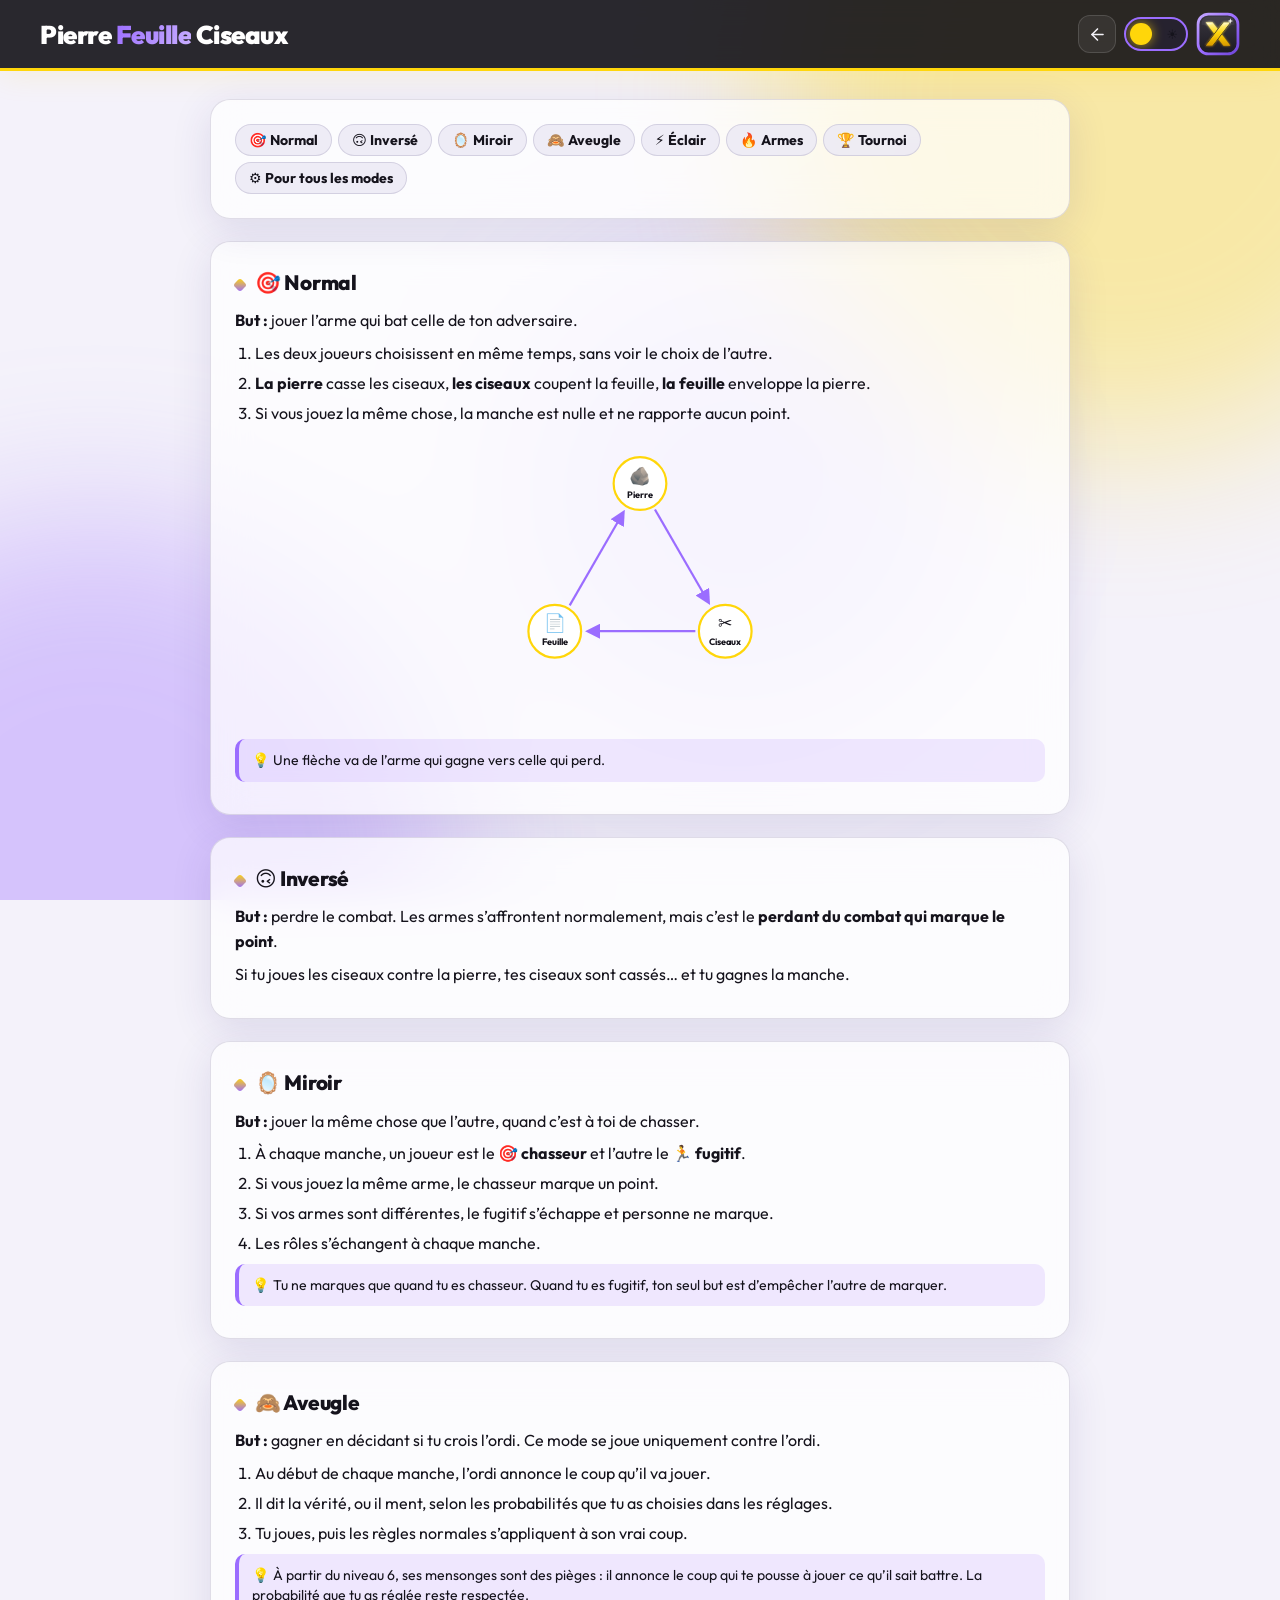
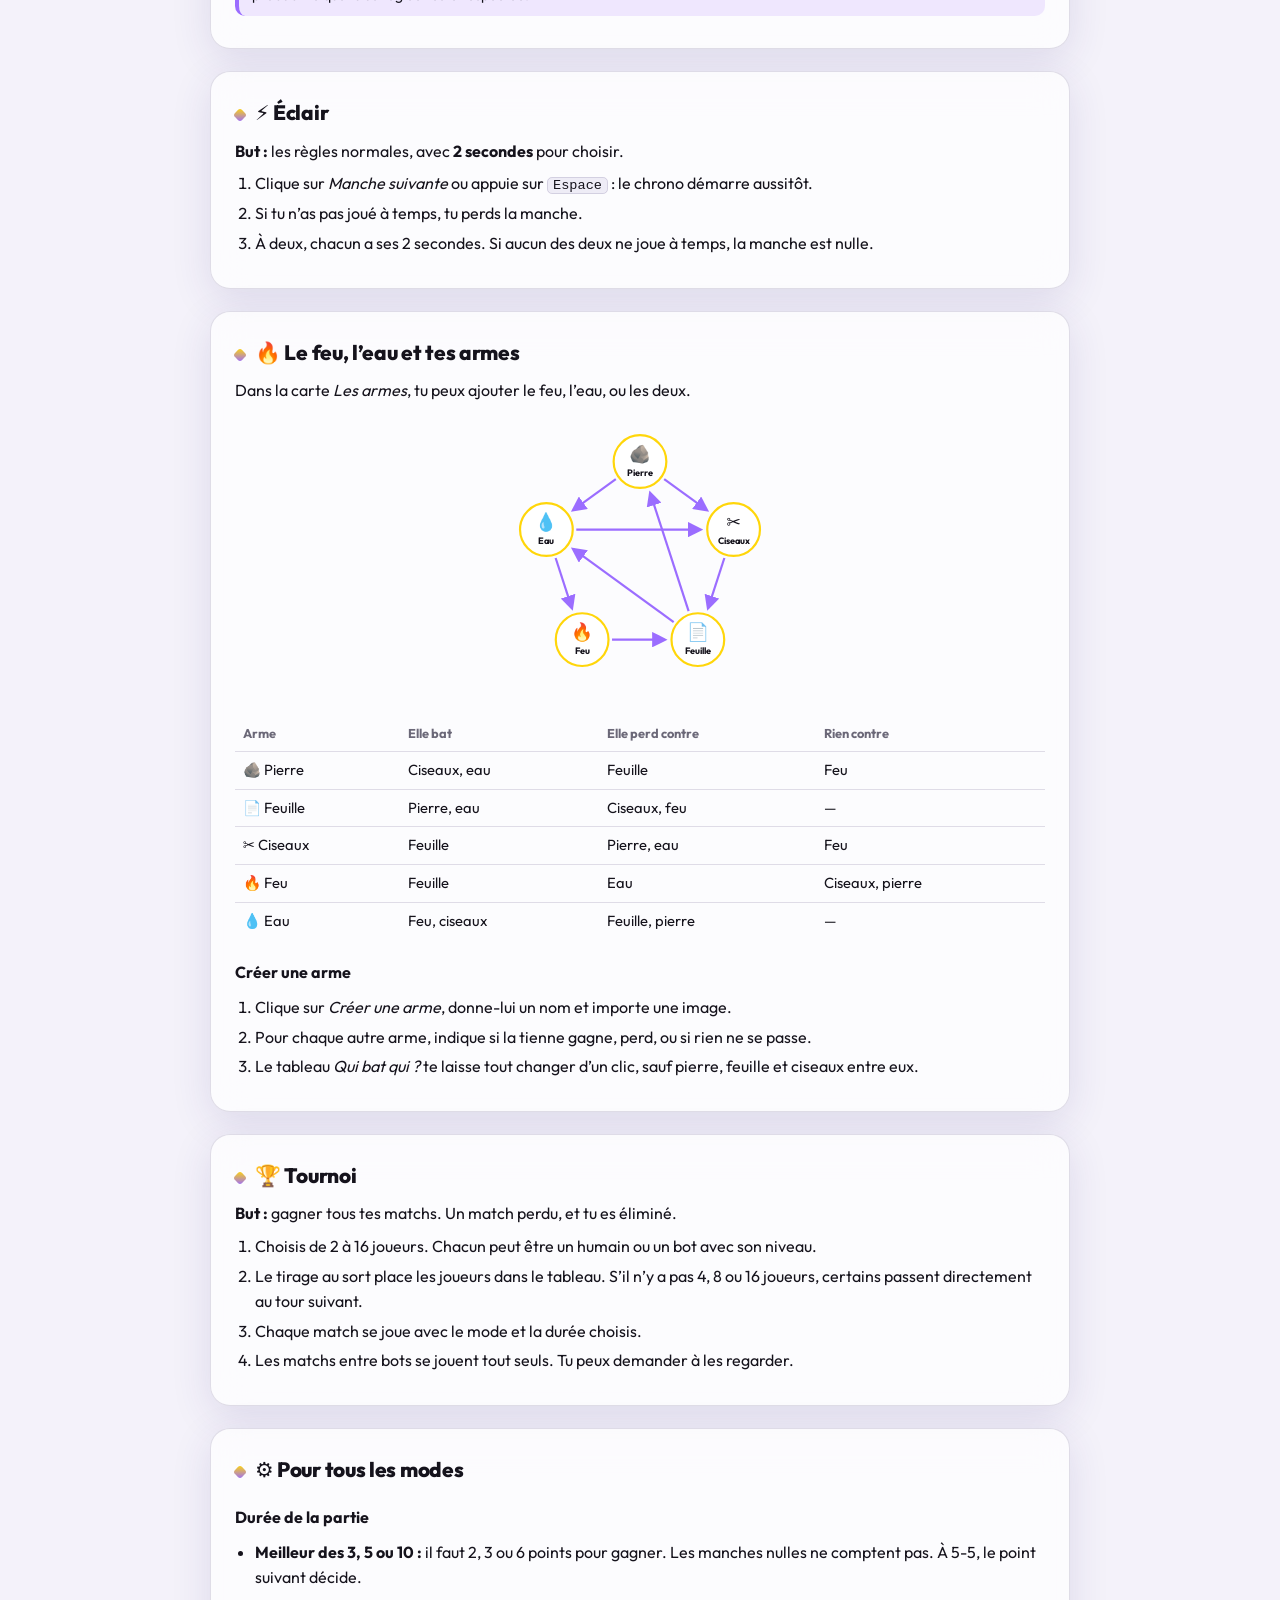
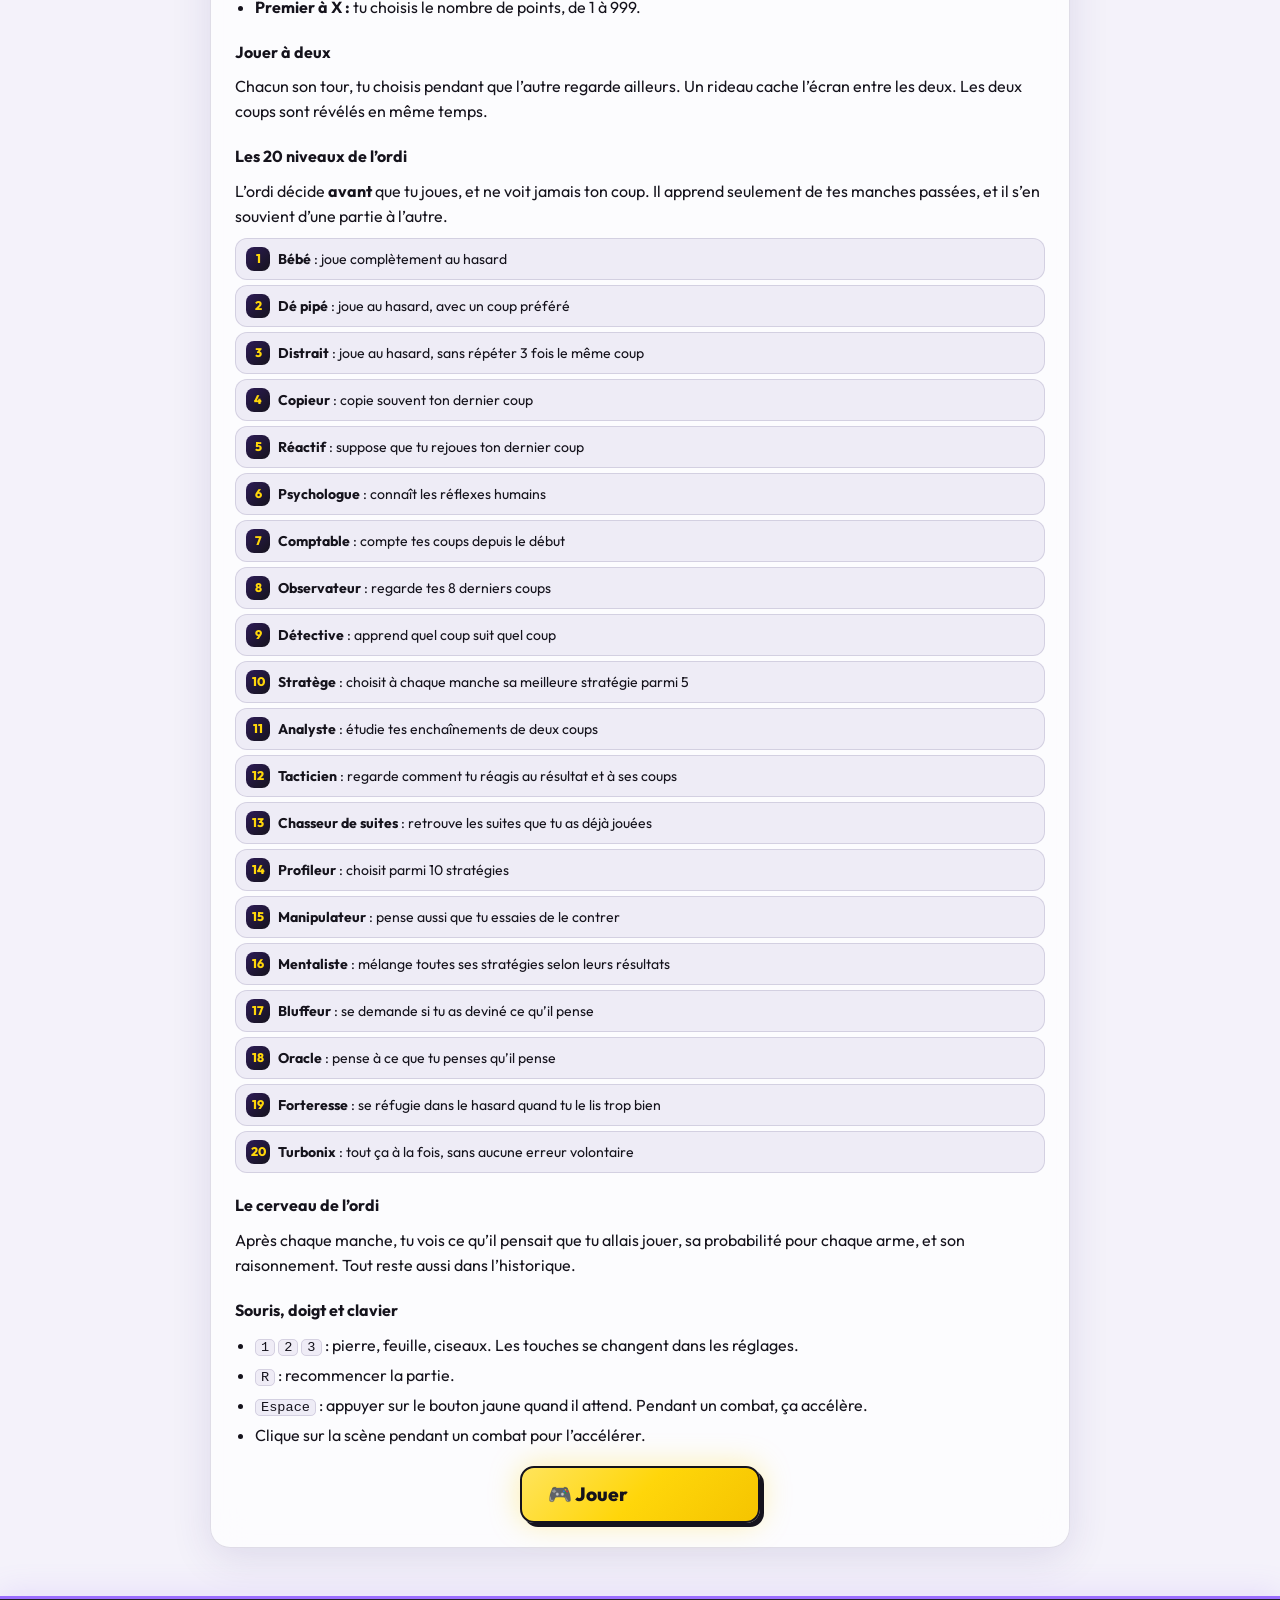
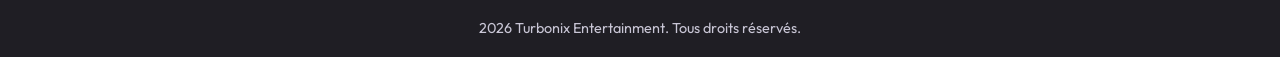
==== regles.html @ 98a9e6a6 "Site Pierre Feuille Ciseaux : mains 3D, combats, bot à 20 niveaux, tournoi et armes personnalisées C" ====
<!DOCTYPE html>
<html lang="fr">
<head>
  <meta charset="UTF-8">
  <meta name="viewport" content="width=device-width, initial-scale=1.0">
  <title>Règles de Pierre Feuille Ciseaux — Turbonix</title>
  <meta name="description" content="Les règles de Pierre Feuille Ciseaux : modes normal, inversé, miroir, aveugle et éclair, tournoi, feu, eau et armes personnalisées.">
  <link rel="icon" href="logo.svg" type="image/svg+xml">
  <script>
    // Applique le thème avant l'affichage pour éviter un flash
    (function () {
      var prefs = {};
      try { prefs = JSON.parse(localStorage.getItem("tx-prefs")) || {}; } catch (e) {}
      var theme = prefs.theme || (matchMedia("(prefers-color-scheme: dark)").matches ? "dark" : "light");
      document.documentElement.dataset.theme = theme;
    })();
  </script>
  <link rel="preconnect" href="https://fonts.googleapis.com">
  <link rel="preconnect" href="https://fonts.gstatic.com" crossorigin>
  <link href="https://fonts.googleapis.com/css2?family=Outfit:wght@400;500;600;700;800;900&display=swap" rel="stylesheet">
  <link rel="stylesheet" href="turbonix.css">
  <link rel="stylesheet" href="style.css">
  <style>
    .rules-page .container { grid-template-columns: 1fr; max-width: 900px; }
    .rules-nav { position: sticky; top: 76px; z-index: 10; }
    .rules-nav .chip { text-decoration: none; }
    .rules-card { scroll-margin-top: 150px; line-height: 1.55; }
    .rules-card ul, .rules-card ol { margin: 8px 0 8px 20px; display: flex; flex-direction: column; gap: 5px; }
    .rules-card p { margin-bottom: 8px; }
    .rules-card h2 { margin-bottom: 10px; }
    .rules-back { margin-top: 18px; }
    .rules-back .btn { text-decoration: none; }
    .level-list { display: grid; grid-template-columns: repeat(auto-fill, minmax(260px, 1fr)); gap: 8px; list-style: none; margin: 10px 0 0 !important; }
    .level-list li { display: flex; align-items: center; gap: 8px; padding: 8px 10px; border-radius: 12px; background: var(--surface-2); border: 1px solid var(--border); font-size: 0.88rem; line-height: 1.3; }
    .cycle-row { display: flex; flex-wrap: wrap; justify-content: center; gap: 12px; margin: 12px 0; }
    .cycle { width: min(290px, 100%); height: auto; }
    .cycle-lines line { stroke: #9b6dff; stroke-width: 2.5; }
    .cycle-nodes circle { fill: var(--surface-solid); stroke: #ffd60a; stroke-width: 2.5; }
    .cycle text { text-anchor: middle; fill: var(--text); }
    .node-emoji { font-size: 20px; }
    .node-name { font-size: 10.5px; font-weight: 700; }
    .rules-table { width: 100%; border-collapse: collapse; margin: 10px 0; font-size: 0.92rem; }
    .rules-table th, .rules-table td { text-align: left; padding: 7px 8px; border-top: 1px solid var(--border); }
    .rules-table th { color: var(--muted); font-size: 0.8rem; border-top: none; }
    @media (max-width: 560px) { .rules-nav { position: static; } }
  </style>
</head>
<body class="rules-page">
  <div class="bg-blobs" aria-hidden="true"><span></span><span></span><span></span></div>

  <header class="site-header">
    <div class="header-inner">
      <h1 class="site-title">Pierre <span>Feuille</span> Ciseaux</h1>
      <div class="header-right">
        <a href="index.html" class="hbtn" title="Retour au jeu" aria-label="Retour au jeu">
          <svg viewBox="0 0 24 24"><path d="M19 12H5"/><path d="m12 19-7-7 7-7"/></svg>
        </a>
        <button id="themeBtn" class="theme-toggle" aria-label="Changer de thème" title="Mode sombre / clair">
          <span class="theme-icon sun">☀️</span>
          <span class="theme-icon moon">🌙</span>
        </button>
        <a href="index.html" class="logo" aria-label="Turbonix Entertainment">
          <img src="logo.svg" alt="Logo Turbonix" width="44" height="44">
        </a>
      </div>
    </div>
  </header>

  <main class="container">
    <nav class="card rules-nav" aria-label="Sommaire des règles">
      <div class="presets">
        <a class="chip" href="#normal">🎯 Normal</a>
        <a class="chip" href="#inverse">🙃 Inversé</a>
        <a class="chip" href="#miroir">🪞 Miroir</a>
        <a class="chip" href="#aveugle">🙈 Aveugle</a>
        <a class="chip" href="#eclair">⚡ Éclair</a>
        <a class="chip" href="#armes">🔥 Armes</a>
        <a class="chip" href="#tournoi">🏆 Tournoi</a>
        <a class="chip" href="#commun">⚙️ Pour tous les modes</a>
      </div>
    </nav>

    <section class="card rules-card" id="normal">
      <h2>🎯 Normal</h2>
      <p><strong>But :</strong> jouer l’arme qui bat celle de ton adversaire.</p>
      <ol>
        <li>Les deux joueurs choisissent en même temps, sans voir le choix de l’autre.</li>
        <li><strong>La pierre</strong> casse les ciseaux, <strong>les ciseaux</strong> coupent la feuille, <strong>la feuille</strong> enveloppe la pierre.</li>
        <li>Si vous jouez la même chose, la manche est nulle et ne rapporte aucun point.</li>
      </ol>
      <div class="cycle-row" data-cycle="rock,scissors,paper"></div>
      <p class="info">💡 Une flèche va de l’arme qui gagne vers celle qui perd.</p>
    </section>

    <section class="card rules-card" id="inverse">
      <h2>🙃 Inversé</h2>
      <p><strong>But :</strong> perdre le combat. Les armes s’affrontent normalement, mais c’est le <strong>perdant du combat qui marque le point</strong>.</p>
      <p>Si tu joues les ciseaux contre la pierre, tes ciseaux sont cassés… et tu gagnes la manche.</p>
    </section>

    <section class="card rules-card" id="miroir">
      <h2>🪞 Miroir</h2>
      <p><strong>But :</strong> jouer la même chose que l’autre, quand c’est à toi de chasser.</p>
      <ol>
        <li>À chaque manche, un joueur est le <strong>🎯 chasseur</strong> et l’autre le <strong>🏃 fugitif</strong>.</li>
        <li>Si vous jouez la même arme, le chasseur marque un point.</li>
        <li>Si vos armes sont différentes, le fugitif s’échappe et personne ne marque.</li>
        <li>Les rôles s’échangent à chaque manche.</li>
      </ol>
      <p class="info">💡 Tu ne marques que quand tu es chasseur. Quand tu es fugitif, ton seul but est d’empêcher l’autre de marquer.</p>
    </section>

    <section class="card rules-card" id="aveugle">
      <h2>🙈 Aveugle</h2>
      <p><strong>But :</strong> gagner en décidant si tu crois l’ordi. Ce mode se joue uniquement contre l’ordi.</p>
      <ol>
        <li>Au début de chaque manche, l’ordi annonce le coup qu’il va jouer.</li>
        <li>Il dit la vérité, ou il ment, selon les probabilités que tu as choisies dans les réglages.</li>
        <li>Tu joues, puis les règles normales s’appliquent à son vrai coup.</li>
      </ol>
      <p class="info">💡 À partir du niveau 6, ses mensonges sont des pièges : il annonce le coup qui te pousse à jouer ce qu’il sait battre. La probabilité que tu as réglée reste respectée.</p>
    </section>

    <section class="card rules-card" id="eclair">
      <h2>⚡ Éclair</h2>
      <p><strong>But :</strong> les règles normales, avec <strong>2 secondes</strong> pour choisir.</p>
      <ol>
        <li>Clique sur <em>Manche suivante</em> ou appuie sur <kbd>Espace</kbd> : le chrono démarre aussitôt.</li>
        <li>Si tu n’as pas joué à temps, tu perds la manche.</li>
        <li>À deux, chacun a ses 2 secondes. Si aucun des deux ne joue à temps, la manche est nulle.</li>
      </ol>
    </section>

    <section class="card rules-card" id="armes">
      <h2>🔥 Le feu, l’eau et tes armes</h2>
      <p>Dans la carte <em>Les armes</em>, tu peux ajouter le feu, l’eau, ou les deux.</p>
      <div class="cycle-row" data-cycle="rock,scissors,paper,fire,water"></div>
      <table class="rules-table">
        <thead><tr><th>Arme</th><th>Elle bat</th><th>Elle perd contre</th><th>Rien contre</th></tr></thead>
        <tbody>
          <tr><td>🪨 Pierre</td><td>Ciseaux, eau</td><td>Feuille</td><td>Feu</td></tr>
          <tr><td>📄 Feuille</td><td>Pierre, eau</td><td>Ciseaux, feu</td><td>—</td></tr>
          <tr><td>✂️ Ciseaux</td><td>Feuille</td><td>Pierre, eau</td><td>Feu</td></tr>
          <tr><td>🔥 Feu</td><td>Feuille</td><td>Eau</td><td>Ciseaux, pierre</td></tr>
          <tr><td>💧 Eau</td><td>Feu, ciseaux</td><td>Feuille, pierre</td><td>—</td></tr>
        </tbody>
      </table>
      <h3>Créer une arme</h3>
      <ol>
        <li>Clique sur <em>Créer une arme</em>, donne-lui un nom et importe une image.</li>
        <li>Pour chaque autre arme, indique si la tienne gagne, perd, ou si rien ne se passe.</li>
        <li>Le tableau <em>Qui bat qui ?</em> te laisse tout changer d’un clic, sauf pierre, feuille et ciseaux entre eux.</li>
      </ol>
    </section>

    <section class="card rules-card" id="tournoi">
      <h2>🏆 Tournoi</h2>
      <p><strong>But :</strong> gagner tous tes matchs. Un match perdu, et tu es éliminé.</p>
      <ol>
        <li>Choisis de 2 à 16 joueurs. Chacun peut être un humain ou un bot avec son niveau.</li>
        <li>Le tirage au sort place les joueurs dans le tableau. S’il n’y a pas 4, 8 ou 16 joueurs, certains passent directement au tour suivant.</li>
        <li>Chaque match se joue avec le mode et la durée choisis.</li>
        <li>Les matchs entre bots se jouent tout seuls. Tu peux demander à les regarder.</li>
      </ol>
    </section>

    <section class="card rules-card" id="commun">
      <h2>⚙️ Pour tous les modes</h2>

      <h3>Durée de la partie</h3>
      <ul>
        <li><strong>Meilleur des 3, 5 ou 10 :</strong> il faut 2, 3 ou 6 points pour gagner. Les manches nulles ne comptent pas. À 5-5, le point suivant décide.</li>
        <li><strong>Premier à X :</strong> tu choisis le nombre de points, de 1 à 999.</li>
      </ul>

      <h3>Jouer à deux</h3>
      <p>Chacun son tour, tu choisis pendant que l’autre regarde ailleurs. Un rideau cache l’écran entre les deux. Les deux coups sont révélés en même temps.</p>

      <h3>Les 20 niveaux de l’ordi</h3>
      <p>L’ordi décide <strong>avant</strong> que tu joues, et ne voit jamais ton coup. Il apprend seulement de tes manches passées, et il s’en souvient d’une partie à l’autre.</p>
      <ul class="level-list" id="levelList"></ul>

      <h3>Le cerveau de l’ordi</h3>
      <p>Après chaque manche, tu vois ce qu’il pensait que tu allais jouer, sa probabilité pour chaque arme, et son raisonnement. Tout reste aussi dans l’historique.</p>

      <h3>Souris, doigt et clavier</h3>
      <ul>
        <li><kbd>1</kbd> <kbd>2</kbd> <kbd>3</kbd> : pierre, feuille, ciseaux. Les touches se changent dans les réglages.</li>
        <li><kbd>R</kbd> : recommencer la partie.</li>
        <li><kbd>Espace</kbd> : appuyer sur le bouton jaune quand il attend. Pendant un combat, ça accélère.</li>
        <li>Clique sur la scène pendant un combat pour l’accélérer.</li>
      </ul>

      <div class="actions rules-back"><a class="btn btn-primary" href="index.html">🎮 Jouer</a></div>
    </section>
  </main>

  <footer class="site-footer">
    <p><span id="year"></span> Turbonix Entertainment. Tous droits réservés.</p>
  </footer>

  <script src="js/game.js"></script>
  <script src="js/ai.js"></script>
  <script src="js/regles.js"></script>
</body>
</html>
---- turbonix.css ----
/* ==========================================================================
   TURBONIX — Style commun des mini-sites Turbonix Entertainment
   Version 1.0 · tiré du site « Pile ou Face »
   Documentation complète : STYLE-TURBONIX.md

   À mettre dans le <head> de chaque site :
     <link rel="preconnect" href="https://fonts.googleapis.com">
     <link rel="preconnect" href="https://fonts.gstatic.com" crossorigin>
     <link href="https://fonts.googleapis.com/css2?family=Outfit:wght@400;500;600;700;800;900&display=swap" rel="stylesheet">
     <link rel="stylesheet" href="turbonix.css">
   ========================================================================== */


/* ---------- 1. Couleurs, polices, arrondis (variables) ---------- */

:root {
  /* Couleurs de marque (identiques en clair et en sombre) */
  --yellow: #ffd60a;
  --yellow-light: #ffe45c;
  --yellow-dark: #e6b800;
  --mauve: #9b6dff;
  --mauve-light: #c9b0ff;
  --mauve-dark: #6f45d9;
  --mauve-deep: #2d1b57;
  --black: #0d0c12;
  --ink: #15131c;
  --white: #ffffff;

  /* Thème clair */
  --bg: #f4f2fa;
  --surface: rgba(255, 255, 255, 0.72);
  --surface-solid: #ffffff;
  --surface-2: rgba(236, 233, 245, 0.85);
  --text: #15131c;
  --muted: #6b6878;
  --border: rgba(120, 110, 150, 0.22);
  --mauve-soft: rgba(155, 109, 255, 0.14);
  --btn-shadow: #15131c;
  --shadow: 0 10px 40px rgba(60, 40, 120, 0.12);
  --warn: #a87900;
  --error: #d6336c;
  --stage-bg: radial-gradient(ellipse at 50% 30%, #3f3558 0%, #241d33 55%, #15111d 100%);
  --blob-1: rgba(255, 214, 10, 0.35);
  --blob-2: rgba(155, 109, 255, 0.35);
  --blob-3: rgba(155, 109, 255, 0.2);

  /* Formes et mouvements */
  --radius: 20px;
  --ease: cubic-bezier(0.22, 0.8, 0.3, 1);
  --spring: cubic-bezier(0.34, 1.56, 0.64, 1);
  --font: "Outfit", "Segoe UI", system-ui, -apple-system, sans-serif;
  --mono: Consolas, "Courier New", monospace;
}

:root[data-theme="dark"] {
  --bg: #08070c;
  --surface: rgba(22, 20, 31, 0.72);
  --surface-solid: #16141f;
  --surface-2: rgba(38, 34, 52, 0.8);
  --text: #f3f1f8;
  --muted: #a39fb3;
  --border: rgba(155, 109, 255, 0.18);
  --mauve-soft: rgba(155, 109, 255, 0.18);
  --btn-shadow: #9b6dff;
  --shadow: 0 10px 40px rgba(0, 0, 0, 0.5);
  --warn: #ffd60a;
  --error: #ff6b9a;
  --stage-bg: radial-gradient(ellipse at 50% 30%, #2a1f45 0%, #140f22 55%, #0a0812 100%);
  --blob-1: rgba(255, 214, 10, 0.16);
  --blob-2: rgba(155, 109, 255, 0.3);
  --blob-3: rgba(111, 69, 217, 0.25);
}


/* ---------- 2. Base ---------- */

* { box-sizing: border-box; margin: 0; padding: 0; }

html { scroll-behavior: smooth; }

body {
  font-family: var(--font);
  background: var(--bg);
  color: var(--text);
  min-height: 100vh;
  display: flex;
  flex-direction: column;
  overflow-x: hidden;
  transition: background 0.5s var(--ease), color 0.5s var(--ease);
}

button { font: inherit; cursor: pointer; color: inherit; }
input, select, textarea { font: inherit; color: var(--text); }
input:focus, select:focus, textarea:focus {
  outline: none;
  border-color: var(--mauve) !important;
  box-shadow: 0 0 0 4px var(--mauve-soft);
}

.hidden { display: none !important; }
.muted { color: var(--muted); }
.small { font-size: 0.85rem; }
.error { color: var(--error); font-size: 0.82rem; }
.warn { color: var(--warn); font-size: 0.82rem; }

code, kbd {
  font-family: var(--mono);
  background: var(--surface-2);
  border: 1px solid var(--border);
  border-radius: 5px;
  padding: 0 5px;
  font-size: 0.85em;
}

h2 { font-size: 1.3rem; font-weight: 800; letter-spacing: -0.3px; }
/* Petit losange jaune → mauve devant chaque titre de carte */
h2::before {
  content: "";
  display: inline-block;
  width: 10px;
  height: 10px;
  margin-right: 10px;
  border-radius: 3px;
  background: linear-gradient(135deg, var(--yellow), var(--mauve));
  vertical-align: middle;
  transform: rotate(45deg);
}
h3 { font-size: 1rem; font-weight: 700; margin: 20px 0 10px; }


/* ---------- 3. Fond animé (3 taches floues qui dérivent) ---------- */
/* <div class="bg-blobs" aria-hidden="true"><span></span><span></span><span></span></div> */

.bg-blobs {
  position: fixed;
  inset: 0;
  z-index: -1;
  overflow: hidden;
  pointer-events: none;
}
.bg-blobs span {
  position: absolute;
  width: 55vmax;
  height: 55vmax;
  border-radius: 50%;
  filter: blur(80px);
  animation: tx-drift 26s ease-in-out infinite alternate;
  transition: background 0.6s;
}
.bg-blobs span:nth-child(1) { background: var(--blob-1); top: -20vmax; right: -15vmax; }
.bg-blobs span:nth-child(2) { background: var(--blob-2); bottom: -25vmax; left: -20vmax; animation-duration: 32s; }
.bg-blobs span:nth-child(3) { background: var(--blob-3); top: 30%; left: 40%; width: 35vmax; height: 35vmax; animation-duration: 22s; }


/* ---------- 4. Header ---------- */

.site-header {
  background: rgba(13, 12, 18, 0.88);
  backdrop-filter: blur(14px);
  -webkit-backdrop-filter: blur(14px);
  border-bottom: 3px solid var(--yellow);
  box-shadow: 0 4px 30px rgba(255, 214, 10, 0.12);
  position: sticky;
  top: 0;
  z-index: 20;
}
.header-inner {
  max-width: 1240px;
  margin: 0 auto;
  padding: 12px 20px;
  display: flex;
  align-items: center;
  justify-content: space-between;
  gap: 12px;
}
.site-title {
  color: var(--white);
  font-size: 1.6rem;
  font-weight: 900;
  letter-spacing: -0.5px;
  white-space: nowrap;
}
/* Le mot mis en avant dans le titre (ex. « ou » dans « Pile ou Face ») */
.site-title span {
  background: linear-gradient(120deg, var(--mauve), var(--mauve-light));
  -webkit-background-clip: text;
  background-clip: text;
  color: transparent;
}
.header-right { display: flex; align-items: center; gap: 8px; }
.logo img { display: block; transition: transform 0.5s var(--spring); }
.logo:hover img { transform: rotate(-10deg) scale(1.1); }

/* Boutons-icônes du header (son, vibration, partage, effacer…) */
.hbtn {
  width: 38px;
  height: 38px;
  display: grid;
  place-items: center;
  border-radius: 12px;
  border: 1.5px solid rgba(255, 255, 255, 0.14);
  background: rgba(255, 255, 255, 0.06);
  color: #f3f1f8;
  transition: background 0.25s, border-color 0.25s, transform 0.3s var(--spring), color 0.25s;
}
.hbtn svg {
  width: 19px;
  height: 19px;
  fill: none;
  stroke: currentColor;
  stroke-width: 2;
  stroke-linecap: round;
  stroke-linejoin: round;
}
.hbtn:hover { border-color: var(--mauve); background: rgba(155, 109, 255, 0.2); transform: translateY(-2px); }
.hbtn:active { transform: scale(0.92); }
/* Bouton à deux états : <svg class="on">…</svg><svg class="off">…</svg>, classe .off sur le bouton */
.hbtn .off { display: none; }
.hbtn.off { color: #8a879a; }
.hbtn.off .on { display: none; }
.hbtn.off .off { display: block; }
.hbtn.danger:hover { border-color: #ff6b9a; background: rgba(255, 107, 154, 0.18); color: #ff8fb3; }

/* Interrupteur clair / sombre */
.theme-toggle {
  position: relative;
  width: 64px;
  height: 34px;
  border-radius: 999px;
  border: 2px solid var(--mauve);
  background: #26222f;
  overflow: hidden;
  flex-shrink: 0;
}
.theme-toggle::after {
  content: "";
  position: absolute;
  top: 4px;
  left: 4px;
  width: 22px;
  height: 22px;
  border-radius: 50%;
  background: var(--yellow);
  box-shadow: 0 0 12px rgba(255, 214, 10, 0.7);
  transition: transform 0.5s var(--spring), background 0.4s, box-shadow 0.4s;
}
:root[data-theme="dark"] .theme-toggle::after {
  transform: translateX(30px);
  background: var(--mauve);
  box-shadow: 0 0 12px rgba(155, 109, 255, 0.8);
}
.theme-icon { position: absolute; top: 50%; font-size: 0.8rem; transform: translateY(-50%); transition: opacity 0.3s; }
.theme-icon.sun { right: 8px; }
.theme-icon.moon { left: 8px; opacity: 0; }
:root[data-theme="dark"] .theme-icon.sun { opacity: 0; }
:root[data-theme="dark"] .theme-icon.moon { opacity: 1; }


/* ---------- 5. Disposition de la page ---------- */

.container {
  flex: 1;
  width: 100%;
  max-width: 1240px;
  margin: 0 auto;
  padding: 28px 20px 48px;
  display: grid;
  grid-template-columns: 1.15fr 1fr;
  gap: 22px;
  align-items: start;
}
/* Carte qui prend toute la largeur (zone principale, personnalisation…) */
.full { grid-column: 1 / -1; }

.card {
  background: var(--surface);
  backdrop-filter: blur(18px);
  -webkit-backdrop-filter: blur(18px);
  border-radius: var(--radius);
  box-shadow: var(--shadow);
  padding: 24px;
  border: 1px solid var(--border);
  transition: background 0.5s var(--ease), border-color 0.5s var(--ease);
  animation: tx-rise 0.7s var(--ease) both;
  scroll-margin-top: 90px;
  min-width: 0;
}
.card:nth-child(2) { animation-delay: 0.08s; }
.card:nth-child(3) { animation-delay: 0.16s; }
.card:nth-child(4) { animation-delay: 0.24s; }

.card-head {
  display: flex;
  align-items: center;
  justify-content: space-between;
  flex-wrap: wrap;
  gap: 12px;
  margin-bottom: 14px;
}

/* Séparateur pointillé à l'intérieur d'une carte */
.divider { margin-top: 18px; padding-top: 14px; border-top: 1px dashed var(--border); }
.hint { text-align: center; margin-top: 14px; font-size: 0.8rem; color: var(--muted); }


/* ---------- 6. Boutons ---------- */

.btn {
  border: 2px solid var(--text);
  border-radius: 14px;
  padding: 12px 26px;
  font-weight: 700;
  background: var(--surface-solid);
  transition: transform 0.25s var(--spring), background 0.2s, box-shadow 0.25s, border-color 0.2s;
}
.btn:hover:not(:disabled) { transform: translateY(-2px); }
.btn:active:not(:disabled) { transform: translateY(2px) scale(0.98); }
.btn:disabled { opacity: 0.55; cursor: not-allowed; }

/* Bouton principal : jaune, ombre décalée « cartoon » + halo + reflet qui passe */
.btn-primary {
  position: relative;
  overflow: hidden;
  background: linear-gradient(135deg, var(--yellow-light), var(--yellow) 50%, #f5c400);
  color: var(--ink);
  border-color: var(--ink);
  box-shadow: 4px 4px 0 var(--btn-shadow), 0 0 30px rgba(255, 214, 10, 0.35);
  font-size: 1.2rem;
  font-weight: 800;
  min-width: 240px;
}
.btn-primary::after {
  content: "";
  position: absolute;
  inset: 0;
  background: linear-gradient(110deg, transparent 30%, rgba(255, 255, 255, 0.65) 50%, transparent 70%);
  transform: translateX(-120%);
  animation: tx-shine 3.5s ease-in-out infinite;
}
.btn-primary:hover:not(:disabled) { box-shadow: 6px 6px 0 var(--btn-shadow), 0 0 40px rgba(255, 214, 10, 0.5); }
.btn-primary:active:not(:disabled) { box-shadow: 1px 1px 0 var(--btn-shadow); }
/* Pendant une action (ajouter la classe .busy sur <body>), le bouton principal pulse */
body.busy .btn-primary { animation: tx-pulse 0.9s ease-in-out infinite; }

.btn-ghost:hover:not(:disabled) { background: var(--mauve-soft); border-color: var(--mauve); }

.btn-small {
  padding: 7px 13px;
  font-size: 0.85rem;
  border-width: 1.5px;
  border-radius: 10px;
}
.btn-small:hover:not(:disabled) { background: var(--mauve-soft); border-color: var(--mauve); }

.btn-danger { background: #e8336f; border-color: #e8336f; color: #fff; }
.btn-danger:hover:not(:disabled) { background: #cc2259 !important; border-color: #cc2259 !important; }

/* Petit bouton carré avec un emoji (ex. 🎲 « au hasard ») */
.icon-btn {
  width: 44px;
  min-height: 40px;
  flex-shrink: 0;
  border: 1.5px solid var(--border);
  border-radius: 12px;
  background: var(--surface-2);
  font-size: 1.1rem;
  transition: transform 0.4s var(--spring), border-color 0.2s;
}
.icon-btn:hover { border-color: var(--mauve); transform: rotate(-20deg) scale(1.08); }
.icon-btn:active { transform: rotate(200deg) scale(0.92); }

.actions { display: flex; gap: 12px; flex-wrap: wrap; justify-content: center; }


/* ---------- 7. Pastilles, sélecteurs, onglets ---------- */

/* Pastilles cliquables (préréglages : D4, D6… ou Euro, Dollar…) */
.presets { display: flex; flex-wrap: wrap; gap: 6px; }
.chip {
  border: 1.5px solid var(--border);
  background: var(--surface-2);
  border-radius: 999px;
  padding: 6px 13px;
  font-weight: 700;
  font-size: 0.88rem;
  transition: all 0.3s var(--spring);
}
.chip:hover { border-color: var(--mauve); transform: translateY(-2px); }
.chip.active {
  background: linear-gradient(135deg, var(--mauve), var(--mauve-dark));
  border-color: var(--mauve);
  color: var(--white);
  box-shadow: 0 4px 14px rgba(155, 109, 255, 0.4);
}

/* Choix entre 2 options avec une pilule mauve qui glisse.
   <div class="pill-switch" data-active="0"><span class="pill-indicator"></span>
     <button class="active">🪙 Pièce</button><button>🎲 Dé</button></div>
   Mettre data-active="1" pour la 2e option. */
.pill-switch {
  position: relative;
  display: grid;
  grid-template-columns: 1fr 1fr;
  width: 240px;
  padding: 4px;
  border-radius: 999px;
  background: var(--surface-2);
  border: 1px solid var(--border);
}
.pill-indicator {
  position: absolute;
  top: 4px;
  bottom: 4px;
  left: 4px;
  width: calc(50% - 4px);
  border-radius: 999px;
  background: linear-gradient(135deg, var(--mauve), var(--mauve-dark));
  box-shadow: 0 4px 16px rgba(155, 109, 255, 0.45);
  transition: transform 0.5s var(--spring);
}
.pill-switch[data-active="1"] .pill-indicator { transform: translateX(100%); }
.pill-switch button {
  position: relative;
  border: none;
  background: none;
  padding: 8px 0;
  font-weight: 700;
  border-radius: 999px;
  transition: color 0.3s;
}
.pill-switch button.active { color: var(--white); }

/* Petit sélecteur à chiffres avec indicateur jaune (ex. « Comparer 1 · 2 · 3 »).
   Mettre data-active="0|1|2" sur .seg */
.seg {
  position: relative;
  display: grid;
  grid-template-columns: repeat(3, 40px);
  padding: 3px;
  border-radius: 12px;
  background: var(--surface-2);
  border: 1px solid var(--border);
}
.seg button { position: relative; border: none; background: none; padding: 5px 0; font-weight: 800; transition: color 0.3s; }
.seg button.active { color: var(--ink); }
.seg-indicator {
  position: absolute;
  top: 3px;
  bottom: 3px;
  left: 3px;
  width: 40px;
  border-radius: 9px;
  background: var(--yellow);
  box-shadow: 0 0 14px rgba(255, 214, 10, 0.45);
  transition: transform 0.45s var(--spring);
}
.seg[data-active="1"] .seg-indicator { transform: translateX(40px); }
.seg[data-active="2"] .seg-indicator { transform: translateX(80px); }

/* Onglets (ex. objets A / B / C) */
.tabs { display: flex; gap: 8px; margin-bottom: 14px; flex-wrap: wrap; }
.tab {
  display: flex;
  align-items: center;
  gap: 8px;
  padding: 5px 12px 5px 5px;
  border-radius: 12px;
  border: 1.5px solid var(--border);
  background: var(--surface-2);
  font-weight: 700;
  transition: all 0.25s var(--ease);
}
.tab.active { border-color: var(--mauve); background: var(--mauve-soft); box-shadow: 0 0 16px rgba(155, 109, 255, 0.25); }

/* Badge lettre (A mauve nuit, B jaune, C blanc) */
.badge {
  display: inline-grid;
  place-items: center;
  width: 26px;
  height: 26px;
  border-radius: 8px;
  font-weight: 900;
  font-size: 0.85rem;
  background: var(--mauve-deep);
  color: var(--yellow);
  flex-shrink: 0;
}
.badge.b { background: var(--yellow); color: var(--ink); }
.badge.c { background: #ffffff; color: var(--mauve-dark); border: 1.5px solid var(--mauve); }


/* ---------- 8. Champs de saisie ---------- */

.field { display: flex; flex-direction: column; gap: 6px; }
.field label { font-weight: 600; font-size: 0.9rem; }
.field label small { color: var(--muted); font-weight: 400; }
.field-row { display: flex; gap: 8px; }
.field-row.wrap { flex-wrap: wrap; }
.input,
.field input[type="number"],
.field input[type="text"] {
  width: 180px;
  padding: 10px 12px;
  border: 1.5px solid var(--border);
  border-radius: 12px;
  background: var(--surface-2);
  font-weight: 700;
  font-size: 1rem;
  transition: border-color 0.2s, box-shadow 0.2s;
}
.input.grow { width: auto; flex: 1; min-width: 0; }

/* Interrupteur on/off
   <label class="switch"><input type="checkbox"><span class="switch-track"><span class="switch-thumb"></span></span>Texte</label> */
.switch { display: flex; align-items: center; gap: 10px; cursor: pointer; font-weight: 700; font-size: 0.9rem; }
.switch input { position: absolute; opacity: 0; pointer-events: none; }
.switch-track {
  width: 48px;
  height: 28px;
  border-radius: 999px;
  background: var(--border);
  position: relative;
  transition: background 0.3s var(--ease), box-shadow 0.3s;
  flex-shrink: 0;
}
.switch-thumb {
  position: absolute;
  top: 3px;
  left: 3px;
  width: 22px;
  height: 22px;
  border-radius: 50%;
  background: var(--white);
  box-shadow: 0 2px 5px rgba(0, 0, 0, 0.3);
  transition: transform 0.4s var(--spring);
}
.switch input:checked + .switch-track { background: var(--mauve); box-shadow: 0 0 14px rgba(155, 109, 255, 0.5); }
.switch input:checked + .switch-track .switch-thumb { transform: translateX(20px); }
.switch input:focus-visible + .switch-track { box-shadow: 0 0 0 4px var(--mauve-soft); }

/* Curseur dégradé mauve → jaune. Mettre style="--fill: 40%" pour la partie remplie */
.range {
  width: 100%;
  height: 8px;
  -webkit-appearance: none;
  appearance: none;
  border-radius: 99px;
  background: linear-gradient(90deg, var(--mauve), var(--yellow)) 0 / var(--fill, 0%) 100% no-repeat, var(--border);
  cursor: pointer;
}
.range::-webkit-slider-thumb {
  -webkit-appearance: none;
  width: 20px;
  height: 20px;
  border-radius: 50%;
  background: var(--white);
  border: 3px solid var(--mauve);
  box-shadow: 0 2px 8px rgba(155, 109, 255, 0.5);
  transition: transform 0.2s var(--spring);
}
.range::-webkit-slider-thumb:hover { transform: scale(1.2); }
.range::-moz-range-thumb {
  width: 16px;
  height: 16px;
  border-radius: 50%;
  background: var(--white);
  border: 3px solid var(--mauve);
}

/* Encadré d'information (mauve) ou d'avertissement (.info.alt, jaune) */
.info {
  background: var(--mauve-soft);
  border-left: 4px solid var(--mauve);
  padding: 11px 13px;
  border-radius: 10px;
  font-size: 0.88rem;
  margin-bottom: 12px;
  line-height: 1.45;
  transition: background 0.3s, border-color 0.3s;
}
.info.alt { background: rgba(255, 214, 10, 0.12); border-left-color: var(--yellow); }


/* ---------- 9. Liste de probabilités (une ligne par choix) ---------- */
/*
  <div class="prob-list">
    <div class="prob-row">
      <span class="prob-index">1</span>
      <input class="prob-name" value="Pile">
      <div class="prob-pct"><input value="50"><span class="eq"></span></div>
      <input class="range prob-range" type="range" min="0" max="100" step="0.01" style="--fill:50%">
    </div>
  </div>
  <div class="prob-total">Total : <strong>100 %</strong></div>
*/

.prob-list {
  display: flex;
  flex-direction: column;
  gap: 8px;
  max-height: 480px;
  overflow-y: auto;
  padding-right: 4px;
}
.prob-row {
  display: grid;
  grid-template-columns: auto 1fr 130px;
  grid-template-areas:
    "idx name pct"
    "idx range range";
  align-items: center;
  gap: 8px 10px;
  padding: 9px 11px;
  border-radius: 14px;
  background: var(--surface-2);
  border: 1px solid transparent;
  transition: background 0.3s, border-color 0.3s;
  animation: tx-rise 0.35s var(--ease) both;
}
.prob-row:hover { border-color: var(--border); }
.prob-row.flash { animation: tx-flash 1.2s var(--ease); }
.prob-index {
  grid-area: idx;
  min-width: 32px;
  height: 32px;
  padding: 0 6px;
  display: grid;
  place-items: center;
  background: linear-gradient(135deg, var(--mauve-deep), var(--ink));
  color: var(--yellow);
  border-radius: 10px;
  font-weight: 800;
  font-size: 0.8rem;
  align-self: start;
}
.prob-name {
  grid-area: name;
  width: 100%;
  min-width: 0;
  padding: 8px 10px;
  border: 1.5px solid var(--border);
  border-radius: 10px;
  background: var(--surface-solid);
  font-weight: 600;
}
.prob-pct { grid-area: pct; position: relative; }
.prob-pct input {
  width: 100%;
  padding: 8px 26px 8px 10px;
  border: 1.5px solid var(--border);
  border-radius: 10px;
  background: var(--surface-solid);
  text-align: right;
  font-weight: 700;
}
/* Le « % » affiché dans le champ */
.prob-pct::after {
  content: "%";
  position: absolute;
  right: 10px;
  top: 50%;
  transform: translateY(-50%);
  color: var(--muted);
  font-size: 0.85rem;
  pointer-events: none;
}
/* Quand on a tapé une fraction (1/3) ou un ratio (1:3), on cache le « % »
   et on montre l'équivalent à gauche (« = 33.33 % ») */
.prob-pct.raw::after { content: ""; }
.prob-pct.raw input { padding-right: 10px; }
.prob-pct.invalid input { border-color: var(--error); animation: tx-shake 0.3s; }
.prob-pct .eq {
  position: absolute;
  left: 10px;
  top: 50%;
  transform: translateY(-50%);
  pointer-events: none;
  font-size: 0.72rem;
  font-weight: 700;
  color: var(--mauve);
  white-space: nowrap;
}
.prob-range { grid-area: range; }

.prob-total {
  margin-top: 16px;
  padding-top: 14px;
  border-top: 1px dashed var(--border);
  display: flex;
  flex-wrap: wrap;
  align-items: center;
  gap: 10px;
  justify-content: space-between;
}
.prob-total strong { transition: color 0.3s; }
.prob-total strong.off { color: var(--warn); }

.pager { display: flex; align-items: center; flex-wrap: wrap; gap: 10px; margin-top: 12px; font-size: 0.88rem; }


/* ---------- 10. Zone de jeu / scène ---------- */
/* Fond sombre avec un halo conique qui tourne lentement (plus vite avec .rolling) */

.stage-zone {
  position: relative;
  width: 100%;
  height: 320px;
  border-radius: 22px;
  background: var(--stage-bg);
  border: 1px solid var(--border);
  overflow: hidden;
  box-shadow: inset 0 -30px 60px rgba(0, 0, 0, 0.08);
  transition: background 0.5s;
}
.stage-zone::before {
  content: "";
  position: absolute;
  inset: -40%;
  background: conic-gradient(from 0deg, transparent, rgba(255, 214, 10, 0.12), transparent 30%, rgba(155, 109, 255, 0.16), transparent 60%);
  animation: tx-spin 14s linear infinite;
  opacity: 0.7;
  pointer-events: none;
}
.stage-zone.rolling::before { animation-duration: 2.5s; opacity: 1; }
/* Onde de choc + flash jaune quand un résultat tombe (ajouter puis retirer .landed) */
.stage-zone::after {
  content: "";
  position: absolute;
  left: 50%;
  top: 55%;
  width: 40px;
  height: 40px;
  margin: -20px 0 0 -20px;
  border-radius: 50%;
  border: 3px solid var(--yellow);
  opacity: 0;
  pointer-events: none;
}
.stage-zone.landed { animation: tx-flash-zone 0.7s var(--ease); }
.stage-zone.landed::after { animation: tx-shockwave 0.9s var(--ease); }
/* Événement rare (ex. pièce sur la tranche) : la zone clignote en doré */
.stage-zone.jackpot { animation: tx-jackpot 1.2s ease-in-out 3; border-color: var(--yellow); }

/* Particules d'explosion (créées en JS, voir STYLE-TURBONIX.md) */
.particle {
  position: absolute;
  left: 50%;
  top: 50%;
  border-radius: 50%;
  pointer-events: none;
  box-shadow: 0 0 8px currentColor;
}
.particle.star {
  border-radius: 0;
  clip-path: polygon(50% 0, 61% 35%, 98% 35%, 68% 57%, 79% 91%, 50% 70%, 21% 91%, 32% 57%, 2% 35%, 39% 35%);
}

/* Bannière « INCROYABLE ! » au-dessus de la zone */
.banner {
  position: absolute;
  left: 50%;
  top: 14%;
  transform: translateX(-50%);
  display: flex;
  flex-direction: column;
  align-items: center;
  pointer-events: none;
  animation: tx-banner 3.6s var(--spring) forwards;
  z-index: 2;
}
.banner span {
  font-size: clamp(1.6rem, 5vw, 2.8rem);
  font-weight: 900;
  letter-spacing: 2px;
  background: linear-gradient(90deg, var(--yellow), #fff, var(--mauve), var(--yellow));
  background-size: 300% 100%;
  -webkit-background-clip: text;
  background-clip: text;
  color: transparent;
  filter: drop-shadow(0 0 12px rgba(255, 214, 10, 0.8));
  animation: tx-shimmer 1.2s linear infinite;
}
.banner small { color: #fff; font-weight: 800; text-shadow: 0 0 10px var(--mauve); }

/* Résultat sous la zone : petite étiquette + valeur surlignée en jaune */
.result {
  text-align: center;
  font-size: 1.2rem;
  font-weight: 700;
  min-height: 3.2em;
  display: flex;
  flex-wrap: wrap;
  align-items: center;
  justify-content: center;
  gap: 4px 8px;
  max-width: 100%;
}
.result.reveal { animation: tx-reveal 0.55s var(--spring); }
.result-label {
  font-size: 0.75rem;
  text-transform: uppercase;
  letter-spacing: 1.5px;
  color: var(--muted);
}
.result strong {
  background: linear-gradient(135deg, var(--yellow-light), var(--yellow));
  color: var(--ink);
  padding: 3px 12px;
  border-radius: 8px;
  line-height: 1.7;
  box-shadow: 0 4px 18px rgba(255, 214, 10, 0.35);
  -webkit-box-decoration-break: clone;
  box-decoration-break: clone;
  overflow-wrap: anywhere;
}
.result .line { flex-basis: 100%; }
.jackpot-title {
  flex-basis: 100%;
  font-size: 1.4rem;
  font-weight: 900;
  letter-spacing: 3px;
  color: var(--yellow);
  text-shadow: 0 0 14px rgba(255, 214, 10, 0.7);
}


/* ---------- 11. Statistiques et historique ---------- */

/* Chiffres clés : 4 cases (2 sur téléphone) */
.kpis { display: grid; grid-template-columns: repeat(4, 1fr); gap: 10px; margin-bottom: 18px; }
.kpi {
  background: var(--surface-2);
  border-radius: 14px;
  padding: 12px 8px;
  display: flex;
  flex-direction: column;
  align-items: center;
  text-align: center;
  min-width: 0;
  border: 1px solid var(--border);
}
.kpi-value {
  font-size: 1.3rem;
  font-weight: 900;
  max-width: 100%;
  overflow: hidden;
  text-overflow: ellipsis;
  white-space: nowrap;
}
.kpi-label { font-size: 0.72rem; color: var(--muted); text-transform: uppercase; letter-spacing: 0.8px; }

/* Barres : partie remplie = obtenu, trait vertical = visé */
.bars { display: flex; flex-direction: column; gap: 10px; }
.bar-row { font-size: 0.88rem; }
.bar-label { display: flex; justify-content: space-between; gap: 8px; margin-bottom: 4px; }
.bar-label > span { overflow: hidden; text-overflow: ellipsis; white-space: nowrap; font-weight: 600; }
.bar-label small { white-space: nowrap; font-weight: 700; }
.bar { height: 10px; background: var(--surface-2); border-radius: 99px; position: relative; border: 1px solid var(--border); }
.bar-fill {
  height: 100%;
  background: linear-gradient(90deg, var(--mauve), var(--yellow));
  border-radius: 99px;
  box-shadow: 0 0 10px rgba(155, 109, 255, 0.4);
  transition: width 0.8s var(--ease);
}
.bar-target { position: absolute; top: -4px; bottom: -4px; width: 2px; background: var(--text); border-radius: 2px; transition: left 0.8s var(--ease); }

/* Tableau de comparaison */
.compare-table { margin-bottom: 16px; overflow-x: auto; }
.compare-table table { width: 100%; border-collapse: collapse; font-size: 0.88rem; }
.compare-table th { text-align: left; color: var(--muted); font-weight: 600; font-size: 0.78rem; padding: 6px 8px; }
.compare-table td { padding: 8px; border-top: 1px solid var(--border); }
.compare-table tr { transition: background 0.2s; }
.compare-table tbody tr:hover, .compare-table tr.active { background: var(--mauve-soft); }

/* « 10 derniers » : cartes en grille, la plus récente bordée de jaune */
.recent-list {
  list-style: none;
  display: grid;
  grid-template-columns: repeat(auto-fill, minmax(190px, 1fr));
  gap: 8px;
}
.recent-item {
  display: flex;
  align-items: center;
  gap: 8px;
  min-width: 0;
  padding: 8px 12px;
  border-radius: 12px;
  background: var(--surface-2);
  border: 1px solid var(--border);
  font-size: 0.9rem;
  animation: tx-rise 0.35s var(--ease) both;
}
.recent-item:first-child { border-color: var(--yellow); box-shadow: 0 0 14px rgba(255, 214, 10, 0.25); }
.recent-item .badge { width: 22px; height: 22px; font-size: 0.75rem; }
.recent-obj { color: var(--muted); font-weight: 600; white-space: nowrap; }
.recent-arrow { color: var(--mauve); font-weight: 800; }
.recent-item strong { overflow: hidden; text-overflow: ellipsis; white-space: nowrap; }
.recent-item small { margin-left: auto; white-space: nowrap; }

/* Historique long : petites étiquettes noir/jaune et mauve/blanc en alternance */
.history { display: flex; flex-wrap: wrap; gap: 6px; max-height: 150px; overflow-y: auto; }
.history-item {
  padding: 3px 10px;
  border-radius: 8px;
  background: #1d1530;
  color: var(--yellow);
  font-size: 0.82rem;
  font-weight: 700;
  animation: tx-rise 0.3s var(--ease) both;
}
.history-item.alt { background: var(--mauve); color: var(--white); }

/* Aide repliable « Comment lire… ? » */
.help {
  margin-top: 16px;
  background: var(--surface-2);
  border: 1px solid var(--border);
  border-radius: 14px;
  padding: 10px 14px;
  font-size: 0.88rem;
}
.help summary { cursor: pointer; font-weight: 700; color: var(--mauve); }
.help ul { margin: 10px 0 4px 18px; display: flex; flex-direction: column; gap: 6px; line-height: 1.45; }


/* ---------- 12. Couleurs personnalisables ---------- */

.swatches { display: flex; flex-wrap: wrap; gap: 8px; align-items: center; }
.swatch {
  width: 30px;
  height: 30px;
  border-radius: 50%;
  border: 2px solid var(--border);
  background: var(--c);
  box-shadow: inset 0 -4px 8px rgba(0, 0, 0, 0.25);
  transition: transform 0.3s var(--spring), border-color 0.2s;
}
.swatch:hover { transform: scale(1.12); }
.swatch.active { border-color: var(--mauve); box-shadow: 0 0 0 3px var(--mauve-soft), inset 0 -4px 8px rgba(0, 0, 0, 0.25); transform: scale(1.1); }
.swatch.mini { width: 26px; height: 26px; }
.color-search { display: flex; align-items: center; gap: 8px; margin: 10px 0 4px; }
.color-preview {
  width: 34px;
  height: 34px;
  flex-shrink: 0;
  border-radius: 10px;
  border: 2px solid var(--border);
  box-shadow: inset 0 -4px 8px rgba(0, 0, 0, 0.25);
  transition: background 0.2s;
}
.color-input {
  flex: 1;
  min-width: 0;
  max-width: 220px;
  padding: 8px 10px;
  border: 1.5px solid var(--border);
  border-radius: 10px;
  background: var(--surface-2);
  font-family: var(--mono);
  font-weight: 700;
}
.color-pick {
  position: relative;
  width: 34px;
  height: 34px;
  display: grid;
  place-items: center;
  border-radius: 10px;
  border: 1.5px dashed var(--mauve);
  cursor: pointer;
  flex-shrink: 0;
}
.color-pick input { position: absolute; inset: 0; opacity: 0; cursor: pointer; width: 100%; height: 100%; }


/* ---------- 13. Fenêtres, notifications, footer ---------- */

.dialog {
  margin: auto;
  width: min(560px, calc(100vw - 32px));
  max-height: calc(100vh - 40px);
  overflow-y: auto;
  padding: 26px;
  border-radius: 22px;
  border: 1px solid var(--border);
  background: var(--surface-solid);
  color: var(--text);
  box-shadow: 0 30px 80px rgba(0, 0, 0, 0.45);
  position: relative;
}
.dialog[open] { animation: tx-pop 0.4s var(--spring); }
.dialog::backdrop { background: rgba(8, 7, 12, 0.6); backdrop-filter: blur(6px); }
.dialog.small { width: min(440px, calc(100vw - 32px)); }
.dialog h3 { margin-top: 22px; }
.dialog p { margin-bottom: 10px; line-height: 1.5; }
.dialog-close { position: absolute; top: 14px; right: 14px; }
.dialog-close button {
  width: 34px;
  height: 34px;
  border-radius: 10px;
  border: 1px solid var(--border);
  background: var(--surface-2);
}
.dialog-actions { display: flex; justify-content: flex-end; gap: 10px; margin-top: 18px; }

/* Notification en bas de l'écran : ajouter .show pendant ~2,6 s */
.toast {
  position: fixed;
  left: 50%;
  bottom: 26px;
  transform: translate(-50%, 30px);
  padding: 12px 20px;
  border-radius: 14px;
  background: var(--ink);
  color: #fff;
  font-weight: 600;
  border: 1px solid var(--mauve);
  box-shadow: 0 10px 40px rgba(155, 109, 255, 0.35);
  opacity: 0;
  pointer-events: none;
  transition: opacity 0.35s var(--ease), transform 0.45s var(--spring);
  z-index: 50;
  max-width: calc(100vw - 32px);
  text-align: center;
}
.toast.show { opacity: 1; transform: translate(-50%, 0); }

.site-footer {
  background: rgba(13, 12, 18, 0.92);
  color: #c9c6d6;
  text-align: center;
  padding: 20px;
  font-size: 0.9rem;
  border-top: 3px solid var(--mauve);
  box-shadow: 0 -4px 30px rgba(155, 109, 255, 0.15);
}


/* ---------- 14. Animations ---------- */

@keyframes tx-rise { from { opacity: 0; transform: translateY(18px); } to { opacity: 1; transform: none; } }
@keyframes tx-drift { from { transform: translate(0, 0) scale(1); } to { transform: translate(-8vmax, 6vmax) scale(1.15); } }
@keyframes tx-shine { 0%, 60% { transform: translateX(-120%); } 100% { transform: translateX(120%); } }
@keyframes tx-pulse { 50% { box-shadow: 4px 4px 0 var(--btn-shadow), 0 0 50px rgba(255, 214, 10, 0.7); } }
@keyframes tx-reveal { from { opacity: 0; transform: translateY(10px) scale(0.92); } to { opacity: 1; transform: none; } }
@keyframes tx-pop { from { opacity: 0; transform: scale(0.9) translateY(10px); } }
@keyframes tx-spin { to { transform: rotate(360deg); } }
@keyframes tx-shake { 25% { transform: translateX(-3px); } 75% { transform: translateX(3px); } }
@keyframes tx-flash { 0%, 40% { background: var(--mauve-soft); border-color: var(--mauve); } }
@keyframes tx-flash-zone {
  0% { box-shadow: inset 0 0 0 3px var(--yellow), 0 0 40px rgba(255, 214, 10, 0.5); }
  100% { box-shadow: inset 0 -30px 60px rgba(0, 0, 0, 0.08); }
}
@keyframes tx-shockwave { 0% { opacity: 0.9; transform: scale(0.4); } 100% { opacity: 0; transform: scale(7); border-width: 1px; } }
@keyframes tx-jackpot {
  0%, 100% { box-shadow: inset 0 0 0 2px var(--yellow), 0 0 30px rgba(255, 214, 10, 0.4); }
  50% { box-shadow: inset 0 0 60px rgba(255, 214, 10, 0.5), 0 0 70px rgba(155, 109, 255, 0.7); }
}
@keyframes tx-banner {
  0% { opacity: 0; transform: translateX(-50%) scale(0.3) rotate(-8deg); }
  12% { opacity: 1; transform: translateX(-50%) scale(1.15) rotate(2deg); }
  20% { transform: translateX(-50%) scale(1) rotate(0); }
  85% { opacity: 1; }
  100% { opacity: 0; transform: translateX(-50%) translateY(-20px) scale(1); }
}
@keyframes tx-shimmer { to { background-position: -300% 0; } }


/* ---------- 15. Tablette et téléphone ---------- */

/* Tablette en portrait et moins : une seule colonne */
@media (max-width: 899px) {
  .container { grid-template-columns: 1fr; padding: 18px 16px 30px; }
  .desktop-only { display: none !important; }
}

/* Téléphone */
@media (max-width: 560px) {
  .site-title { font-size: 1.15rem; }
  .header-inner { padding: 10px 12px; }
  .header-right { gap: 5px; }
  .hbtn { width: 32px; height: 32px; border-radius: 10px; }
  .hbtn svg { width: 16px; height: 16px; }
  .theme-toggle { width: 52px; height: 30px; }
  .theme-toggle::after { width: 18px; height: 18px; }
  :root[data-theme="dark"] .theme-toggle::after { transform: translateX(22px); }
  .logo img { width: 34px; height: 34px; }
  .card { padding: 18px 14px; }
  .stage-zone { height: 260px; }
  .btn-primary { min-width: 0; width: 100%; }
  .actions, .actions .btn { width: 100%; }
  .prob-row { grid-template-columns: auto 1fr 104px; }
  .kpis { grid-template-columns: repeat(2, 1fr); }
  .recent-list { grid-template-columns: 1fr; }
}

/* Très petit téléphone */
@media (max-width: 400px) {
  .theme-icon { display: none; }
  .hbtn { width: 30px; height: 30px; }
}

/* Respecte le réglage « réduire les animations » du système */
@media (prefers-reduced-motion: reduce) {
  *, *::before, *::after {
    animation-duration: 0.01ms !important;
    animation-iteration-count: 1 !important;
    transition-duration: 0.01ms !important;
  }
}
---- style.css ----
/* ==========================================================================
   Pierre Feuille Ciseaux : styles propres au site (le reste est dans turbonix.css)
   ========================================================================== */

a.hbtn { text-decoration: none; }
.chip { color: inherit; }

/* ---------- Haut de la carte : modes ---------- */

.play-top { display: flex; align-items: center; justify-content: space-between; flex-wrap: wrap; gap: 10px; }
.mode-tabs { margin-bottom: 0; }
.mode-tabs .tab { transition: all 0.3s var(--spring); }
.mode-tabs .tab:hover { border-color: var(--mauve); transform: translateY(-2px); }
.mode-tabs .badge { background: var(--mauve-soft); font-size: 0.9rem; transition: transform 0.4s var(--spring); }
.mode-tabs .tab.active .badge { transform: scale(1.12) rotate(-6deg); }
.rules-link { text-decoration: none; color: inherit; white-space: nowrap; }
.mode-desc { margin: 12px 0 14px; min-height: 1.3em; line-height: 1.45; }
.look-label { font-weight: 700; font-size: 0.9rem; margin-bottom: 8px; }
.look-label strong { color: var(--mauve); }
.setting + .setting { margin-top: 18px; padding-top: 14px; border-top: 1px dashed var(--border); }
.setting .small { margin-top: 8px; line-height: 1.4; }
.key-head { display: flex; align-items: center; justify-content: space-between; gap: 10px; }

.opp-row { display: flex; align-items: center; justify-content: space-between; flex-wrap: wrap; gap: 10px; margin-bottom: 14px; }
.match-info { font-weight: 700; font-size: 0.88rem; color: var(--muted); }
.match-info strong { color: var(--text); }

.pill-switch.wide { width: min(340px, 100%); }
.pill-switch.wide button { font-size: 0.92rem; }
.pill-switch.three { grid-template-columns: repeat(3, 1fr); width: min(390px, 100%); }
.pill-switch.three .pill-indicator { width: calc((100% - 8px) / 3); }
.pill-switch.three[data-active="1"] .pill-indicator { transform: translateX(100%); }
.pill-switch.three[data-active="2"] .pill-indicator { transform: translateX(200%); }
.pill-switch.three button { font-size: 0.92rem; white-space: nowrap; }

/* ---------- Le score ---------- */

.turnbar {
  position: relative;
  display: grid;
  grid-template-columns: 1fr 1fr;
  padding: 5px;
  margin-bottom: 14px;
  border-radius: 18px;
  background: var(--surface-2);
  border: 1px solid var(--border);
}
.turn-glider {
  position: absolute;
  top: 5px;
  bottom: 5px;
  left: 5px;
  width: calc(50% - 5px);
  border-radius: 14px;
  background: linear-gradient(135deg, var(--yellow-light), var(--yellow) 60%, #f5c400);
  box-shadow: 0 6px 24px rgba(255, 214, 10, 0.45);
  transition: transform 0.55s var(--spring), opacity 0.35s;
}
.turnbar[data-active="1"] .turn-glider { transform: translateX(100%); }
.turnbar.waiting .turn-glider { opacity: 0; }
.turnbar.choosing .turn-glider { animation: pfc-turn-pulse 1.6s ease-in-out infinite; }
.turn-side {
  position: relative;
  display: flex;
  align-items: center;
  justify-content: center;
  flex-wrap: wrap;
  gap: 4px 10px;
  padding: 9px 8px;
  min-width: 0;
  font-weight: 800;
  font-size: 1.05rem;
  color: var(--muted);
  transition: color 0.3s, transform 0.45s var(--spring);
}
.turn-side.active { color: var(--ink); transform: scale(1.03); }
.turn-name { overflow: hidden; text-overflow: ellipsis; white-space: nowrap; max-width: 100%; }
.turn-role { font-size: 0.78rem; font-weight: 700; }
.turn-role:empty { display: none; }
.turn-score {
  display: inline-grid;
  place-items: center;
  min-width: 36px;
  height: 36px;
  padding: 0 8px;
  border-radius: 12px;
  font-size: 1.25rem;
  font-weight: 900;
  color: var(--yellow);
  background: linear-gradient(135deg, var(--mauve-deep), var(--ink));
  box-shadow: 0 3px 0 rgba(0, 0, 0, 0.3);
}
.turn-score.pop { animation: pfc-score 0.6s var(--spring); }
.pips { display: inline-flex; gap: 4px; flex-wrap: wrap; justify-content: center; }
.pip { width: 11px; height: 11px; border-radius: 50%; background: var(--border); box-shadow: inset 0 1px 2px rgba(0, 0, 0, 0.25); transition: background 0.3s, transform 0.4s var(--spring); }
.pip.on { background: var(--mauve); box-shadow: 0 0 8px rgba(155, 109, 255, 0.7); transform: scale(1.12); }
.turn-side.active .pip { background: rgba(21, 19, 28, 0.2); }
.turn-side.active .pip.on { background: var(--mauve-dark); }

.status { margin-top: 12px; min-height: 2.6em; }
.move-info { text-align: center; min-height: 1.2em; margin-bottom: 12px; line-height: 1.4; }

/* ---------- La scène ---------- */

.arena { height: clamp(320px, 42vw, 470px); cursor: default; }
.arena.skippable { cursor: pointer; }
.arena::before { inset: auto; left: calc(50% - 900px); top: calc(50% - 900px); width: 1800px; height: 1800px; }
.arena::after { top: 58%; }
.stage-canvas { position: absolute; inset: 0; width: 100%; height: 100%; display: block; }

.chant {
  position: absolute;
  left: 50%;
  top: 11%;
  transform: translateX(-50%);
  z-index: 2;
  pointer-events: none;
  font-size: clamp(1.5rem, 5vw, 2.8rem);
  font-weight: 900;
  letter-spacing: 1px;
  white-space: nowrap;
  color: #fff;
  text-shadow: 0 0 18px rgba(155, 109, 255, 0.95), 0 3px 0 rgba(0, 0, 0, 0.5);
}
.chant span { display: inline-block; animation: pfc-chant 0.42s var(--spring) both; }
.chant .last {
  background: linear-gradient(90deg, var(--yellow), #fff, var(--yellow));
  -webkit-background-clip: text;
  background-clip: text;
  color: transparent;
  filter: drop-shadow(0 0 12px rgba(255, 214, 10, 0.85));
  text-shadow: none;
}

/* Bulle de l'annonce en mode aveugle */
.bubble {
  position: absolute;
  right: 5%;
  top: 7%;
  z-index: 3;
  display: flex;
  align-items: center;
  gap: 8px;
  max-width: min(330px, 70%);
  padding: 9px 14px;
  border-radius: 16px;
  background: #fff;
  color: var(--ink);
  font-weight: 800;
  font-size: 0.95rem;
  box-shadow: 0 8px 30px rgba(0, 0, 0, 0.45), 0 0 0 2px var(--mauve);
  animation: tx-pop 0.4s var(--spring);
}
.bubble::after {
  content: "";
  position: absolute;
  right: 26px;
  bottom: -9px;
  width: 18px;
  height: 18px;
  background: #fff;
  transform: rotate(45deg);
  box-shadow: 2px 2px 0 var(--mauve);
}
.bubble .w-ico { width: 34px; height: 34px; }

/* Le chrono du mode éclair */
.blitz-ring {
  --left: 1;
  position: absolute;
  left: 50%;
  top: 44%;
  transform: translate(-50%, -50%);
  z-index: 3;
  width: 112px;
  height: 112px;
  border-radius: 50%;
  display: grid;
  place-items: center;
  background: conic-gradient(var(--yellow) calc(var(--left) * 360deg), rgba(255, 255, 255, 0.12) 0);
  box-shadow: 0 0 36px rgba(255, 214, 10, 0.5);
  pointer-events: none;
}
.blitz-ring::before { content: ""; position: absolute; inset: 9px; border-radius: 50%; background: #15111d; }
.blitz-ring span { position: relative; color: #fff; font-size: 1.9rem; font-weight: 900; font-variant-numeric: tabular-nums; }
.blitz-ring.urgent { background: conic-gradient(#ff4d6d calc(var(--left) * 360deg), rgba(255, 255, 255, 0.12) 0); box-shadow: 0 0 40px rgba(255, 77, 109, 0.75); animation: tx-shake 0.2s infinite; }

/* Le rideau à deux joueurs */
.curtain {
  position: absolute;
  inset: 0;
  z-index: 4;
  display: flex;
  flex-direction: column;
  align-items: center;
  justify-content: center;
  gap: 8px;
  padding: 18px;
  text-align: center;
  color: #fff;
  cursor: pointer;
  background: linear-gradient(145deg, rgba(45, 27, 87, 0.97), rgba(13, 12, 18, 0.98));
  animation: pfc-curtain 0.45s var(--ease);
}
.curtain strong { font-size: clamp(1.3rem, 4vw, 2rem); font-weight: 900; color: var(--yellow); }
.curtain .small { color: #d8d4e8; max-width: 440px; line-height: 1.4; }
.curtain-eye { font-size: 2.6rem; }

.fallback { position: absolute; inset: 0; z-index: 1; display: flex; align-items: center; justify-content: center; gap: 8%; font-size: clamp(3rem, 12vw, 6rem); }
.fb-vs { color: var(--yellow); font-size: 1.4rem; font-weight: 900; }

/* ---------- Les boutons d'armes ---------- */

.weapon-grid {
  display: grid;
  grid-template-columns: repeat(auto-fit, minmax(118px, 168px));
  justify-content: center;
  gap: 10px;
  margin-bottom: 16px;
}
.weapon-btn {
  position: relative;
  display: flex;
  flex-direction: column;
  align-items: center;
  gap: 2px;
  padding: 8px 8px 10px;
  min-width: 0;
  border-radius: 16px;
  border: 2px solid var(--border);
  background: var(--surface-2);
  font-weight: 800;
  transition: transform 0.3s var(--spring), border-color 0.2s, box-shadow 0.25s, opacity 0.25s, background 0.2s;
}
.weapon-btn img { width: 76px; height: 76px; object-fit: contain; pointer-events: none; transition: transform 0.4s var(--spring); }
.weapon-btn .fallback-emoji { font-size: 3rem; line-height: 76px; }
.weapon-btn .w-name { max-width: 100%; overflow: hidden; text-overflow: ellipsis; white-space: nowrap; }
.weapon-btn kbd { position: absolute; top: 7px; left: 7px; }
.weapon-grid:not(.locked) .weapon-btn:hover { border-color: var(--yellow); transform: translateY(-4px); box-shadow: 0 10px 26px rgba(255, 214, 10, 0.28); }
.weapon-grid:not(.locked) .weapon-btn:hover img { transform: scale(1.1) rotate(-5deg); }
.weapon-grid:not(.locked) .weapon-btn:active { transform: translateY(1px) scale(0.97); }
.weapon-btn:focus-visible { outline: none; border-color: var(--mauve); box-shadow: 0 0 0 4px var(--mauve-soft); }
.weapon-grid.locked .weapon-btn { opacity: 0.5; cursor: not-allowed; }
.weapon-grid.covered { visibility: hidden; }
.w-ico { display: inline-block; width: 26px; height: 26px; object-fit: contain; vertical-align: middle; }
.w-ico.round { border-radius: 50%; object-fit: cover; }
.w-emoji { font-size: 1.15rem; vertical-align: middle; }

.play-actions { margin-top: 2px; }
.hint { line-height: 1.7; }
.hint kbd { margin: 0 1px; }

/* ---------- Réglages ---------- */

.level-chips .chip { min-width: 40px; text-align: center; padding: 6px 8px; }
.first-box { margin-top: 12px; }
.blind-help { margin: 0 0 10px !important; }
.blind-presets { margin-bottom: 10px; }
.blind-probs { max-height: none; }
.key-list { display: grid; grid-template-columns: repeat(auto-fill, minmax(150px, 1fr)); gap: 8px; margin-top: 10px; }
.key-row {
  display: flex;
  align-items: center;
  justify-content: space-between;
  gap: 8px;
  padding: 7px 10px;
  border-radius: 12px;
  background: var(--surface-2);
  border: 1px solid var(--border);
  font-weight: 600;
  font-size: 0.9rem;
  min-width: 0;
}
.key-row span { overflow: hidden; text-overflow: ellipsis; white-space: nowrap; }
.key-btn {
  min-width: 42px;
  padding: 4px 8px;
  border-radius: 8px;
  border: 1.5px solid var(--border);
  background: var(--surface-solid);
  font-family: var(--mono);
  font-weight: 700;
  font-size: 0.85rem;
  transition: border-color 0.2s, background 0.2s;
}
.key-btn:hover { border-color: var(--mauve); }
.key-btn.listening { border-color: var(--yellow); background: rgba(255, 214, 10, 0.2); animation: pfc-listen 0.9s ease-in-out infinite; }

/* ---------- Le cerveau ---------- */

.brain-empty { padding: 26px 10px; text-align: center; color: var(--muted); line-height: 1.5; }
.brain-empty span { display: block; font-size: 2.4rem; margin-bottom: 6px; }
.brain-think { display: flex; align-items: center; gap: 10px; margin-bottom: 12px; font-weight: 800; }
.brain-think .prob-index { align-self: center; }
.brain-duel { display: grid; grid-template-columns: 1fr 1fr; gap: 10px; margin-bottom: 12px; }
.brain-box {
  display: flex;
  flex-direction: column;
  align-items: center;
  gap: 2px;
  padding: 10px 6px;
  border-radius: 14px;
  background: var(--surface-2);
  border: 1px solid var(--border);
  text-align: center;
  min-width: 0;
}
.brain-box .w-ico { width: 56px; height: 56px; }
.brain-box .w-emoji { font-size: 2.6rem; }
.brain-box strong { font-size: 0.98rem; }
.brain-box small { color: var(--muted); font-size: 0.72rem; text-transform: uppercase; letter-spacing: 0.7px; }
.brain-box.hit { border-color: #2ee6a6; box-shadow: 0 0 14px rgba(46, 230, 166, 0.28); }
.brain-box.miss { border-color: #e8336f; }
.brain-why { padding: 11px 13px; border-radius: 10px; font-size: 0.9rem; line-height: 1.45; margin-bottom: 12px; background: var(--mauve-soft); border-left: 4px solid var(--mauve); animation: tx-rise 0.4s var(--ease) both; }
.brain-why strong { display: block; margin-bottom: 2px; }
.brain-verdict { font-weight: 800; font-size: 0.92rem; margin-bottom: 12px; }
.brain .bars { margin-bottom: 12px; }
.brain-bar-you { color: var(--mauve); font-weight: 800; }
.brain-foot { font-size: 0.85rem; color: var(--muted); }

/* ---------- Personnalisation ---------- */

.cos-name { margin-bottom: 14px; }
.cos-grid { display: grid; grid-template-columns: repeat(3, 1fr); gap: 14px; }
.cos-panel { padding: 14px; border-radius: 16px; background: var(--surface-2); border: 1px solid var(--border); min-width: 0; }
.cos-panel h3 { margin: 0; }
.cos-head { display: flex; align-items: center; justify-content: space-between; gap: 8px; min-height: 64px; margin-bottom: 8px; }
.cos-preview { width: 64px; height: 64px; object-fit: contain; filter: drop-shadow(0 4px 6px rgba(0, 0, 0, 0.25)); }
.cos-sub { margin-top: 14px; }
.cos-pad { grid-column: 1 / -1; }
.cos-pad .cos-head { min-height: 0; }
.pad-wrap { display: flex; gap: 18px; flex-wrap: wrap; align-items: flex-start; }
.pad {
  position: relative;
  width: 240px;
  height: 315px;
  flex-shrink: 0;
  border-radius: 6px;
  overflow: hidden;
  box-shadow: 0 2px 0 #e7e0ca, 0 4px 0 #d9d1b7, 0 12px 26px rgba(0, 0, 0, 0.3);
  transform: rotate(-0.7deg);
}
.pad canvas { position: absolute; inset: 0; width: 100%; height: 100%; }
#padInk { touch-action: none; cursor: crosshair; }
.pad-tools { flex: 1; min-width: 220px; display: flex; flex-direction: column; gap: 6px; }
.pad-tools .look-label { margin: 6px 0 2px; }
.pad-text { width: 100%; resize: vertical; font-weight: 600; }
.pad-actions { margin-top: 8px; }
.recent-label { margin: 10px 0 6px; }

/* ---------- Les armes ---------- */

.arms-help { margin: -6px 0 14px; }
.arms-list { display: grid; grid-template-columns: repeat(auto-fill, minmax(230px, 1fr)); gap: 10px; }
.arm-row {
  display: flex;
  align-items: center;
  gap: 10px;
  padding: 10px 12px;
  border-radius: 14px;
  background: var(--surface-2);
  border: 1px solid var(--border);
  min-width: 0;
  animation: tx-rise 0.35s var(--ease) both;
}
.arm-row .w-ico { width: 44px; height: 44px; flex-shrink: 0; }
.arm-row .w-emoji { font-size: 2rem; }
.arm-info { flex: 1; min-width: 0; }
.arm-info strong { display: block; overflow: hidden; text-overflow: ellipsis; white-space: nowrap; }
.arm-info small { display: block; color: var(--muted); line-height: 1.3; }
.arm-row .switch-track { flex-shrink: 0; }
.arm-edit { padding: 4px 8px; }

.matrix { margin-bottom: 0; }
.matrix table { width: auto; margin: 10px auto 0; border-collapse: separate; border-spacing: 3px; }
.matrix th { text-align: center; padding: 3px; }
.matrix th .w-ico { width: 30px; height: 30px; }
.matrix td { padding: 0; border: none; }
.m-cell {
  display: grid;
  place-items: center;
  width: 38px;
  height: 34px;
  border: 1.5px solid var(--border);
  border-radius: 9px;
  background: var(--surface-2);
  font-weight: 900;
  font-size: 0.9rem;
  transition: transform 0.25s var(--spring), border-color 0.2s;
}
button.m-cell:hover { border-color: var(--mauve); transform: scale(1.1); }
.m-cell.win { background: rgba(46, 230, 166, 0.22); color: #0f9f6e; }
.m-cell.lose { background: rgba(232, 51, 111, 0.17); color: #d6336c; }
.m-cell.self { background: transparent; border-style: dashed; color: var(--muted); }
:root[data-theme="dark"] .m-cell.win { color: #2ee6a6; }
:root[data-theme="dark"] .m-cell.lose { color: #ff6b9a; }
.m-cell.locked { cursor: default; }

/* Fenêtre de création */
.weapon-edit { display: flex; gap: 14px; flex-wrap: wrap; margin-top: 14px; }
.weapon-image {
  position: relative;
  display: grid;
  place-items: center;
  width: 124px;
  height: 124px;
  flex-shrink: 0;
  overflow: hidden;
  border: 2px dashed var(--mauve);
  border-radius: 50%;
  background: var(--surface-2);
  text-align: center;
  font-size: 1.8rem;
  line-height: 1.1;
  cursor: pointer;
  transition: transform 0.3s var(--spring);
}
.weapon-image:hover { transform: scale(1.04); }
.weapon-image small { font-size: 0.72rem; font-weight: 700; }
.weapon-image img { width: 100%; height: 100%; object-fit: cover; }
.weapon-fields { flex: 1; min-width: 200px; display: flex; flex-direction: column; gap: 10px; }
.weapon-fields .input { width: 100%; }
.weapon-fields small em { font-style: normal; color: var(--mauve); font-weight: 700; }
.weapon-relations { display: flex; flex-direction: column; gap: 6px; max-height: 280px; overflow-y: auto; padding-right: 4px; }
.rel-row { display: flex; align-items: center; justify-content: space-between; flex-wrap: wrap; gap: 6px 10px; padding: 6px 10px; border-radius: 12px; background: var(--surface-2); border: 1px solid var(--border); }
.rel-name { display: flex; align-items: center; gap: 8px; font-weight: 700; min-width: 0; }
.rel-choice { display: flex; gap: 4px; }
.rel-choice .chip { padding: 4px 10px; font-size: 0.82rem; }
.rel-choice .chip.active.win { background: linear-gradient(135deg, #2ee6a6, #0f9f6e); border-color: #0f9f6e; box-shadow: 0 4px 12px rgba(46, 230, 166, 0.35); color: #06281c; }
.rel-choice .chip.active.lose { background: linear-gradient(135deg, #ff6b9a, #e8336f); border-color: #e8336f; box-shadow: 0 4px 12px rgba(232, 51, 111, 0.35); color: #fff; }
.file-btn { display: inline-block; cursor: pointer; }
.dialog { position: fixed; }
.dialog .input.grow { min-width: 0; font-size: 0.9rem; }
.dialog .btn-small:not(.btn-danger) { color: inherit; }

/* ---------- Historique ---------- */

.round-list { display: flex; flex-direction: column; gap: 6px; max-height: 470px; overflow-y: auto; padding-right: 4px; }
.round-match {
  margin-top: 8px;
  font-size: 0.74rem;
  font-weight: 700;
  color: var(--muted);
  text-transform: uppercase;
  letter-spacing: 0.7px;
}
.round-match:first-child { margin-top: 0; }
.round-item { border-radius: 12px; background: var(--surface-2); border: 1px solid var(--border); font-size: 0.9rem; animation: tx-rise 0.3s var(--ease) both; }
.round-item.first { border-color: var(--yellow); box-shadow: 0 0 14px rgba(255, 214, 10, 0.2); }
.round-item summary { display: grid; grid-template-columns: 26px auto auto auto 1fr auto; align-items: center; gap: 6px; padding: 6px 10px; cursor: pointer; list-style: none; }
.round-item summary::-webkit-details-marker { display: none; }
.round-num { font-weight: 800; color: var(--muted); font-size: 0.8rem; }
.round-vs { font-size: 0.72rem; font-weight: 800; color: var(--mauve); }
.round-result { font-weight: 800; font-size: 0.82rem; overflow: hidden; text-overflow: ellipsis; white-space: nowrap; text-align: right; }
.round-result.win { color: #0f9f6e; }
.round-result.lose { color: #d6336c; }
:root[data-theme="dark"] .round-result.win { color: #2ee6a6; }
:root[data-theme="dark"] .round-result.lose { color: #ff6b9a; }
.round-score { font-weight: 900; font-size: 0.82rem; padding: 1px 7px; border-radius: 8px; background: #1d1530; color: var(--yellow); white-space: nowrap; }
.round-detail { padding: 2px 12px 10px; font-size: 0.84rem; line-height: 1.45; color: var(--muted); }
.round-detail strong { color: var(--text); }
.history-empty { padding: 22px 10px; text-align: center; color: var(--muted); }

/* ---------- Scores ---------- */

.bar-label .w-ico { width: 20px; height: 20px; margin-right: 5px; }
.level-table td { padding: 6px 8px; }
.level-table tbody tr { cursor: pointer; }
.level-table th, .level-table td { white-space: nowrap; }
.lv-num {
  display: inline-grid;
  place-items: center;
  min-width: 24px;
  height: 24px;
  border-radius: 8px;
  background: linear-gradient(135deg, var(--mauve-deep), var(--ink));
  color: var(--yellow);
  font-weight: 800;
  font-size: 0.78rem;
}
.lv-name { font-weight: 600; margin-left: 4px; }
.col-rate { min-width: 96px; }
.col-rate .bar { display: inline-block; width: 70px; height: 8px; vertical-align: middle; margin-right: 6px; }
.rate { font-weight: 700; }
.level-table tr.active .lv-num { background: var(--yellow); color: var(--ink); }

/* ---------- Tournoi : préparation ---------- */

.tour-view { margin-bottom: 14px; }
.tour-setup { padding: 16px; border-radius: 18px; background: var(--surface-2); border: 1px solid var(--border); animation: tx-rise 0.4s var(--ease) both; }
.tour-title { margin: 0; font-size: 1.1rem; }
.tour-head { align-items: flex-start; }
.tour-size { display: flex; align-items: center; flex-wrap: wrap; gap: 8px 12px; flex: 1; justify-content: flex-end; min-width: 240px; }
.tour-count-label { margin: 0; white-space: nowrap; }
.tour-size .range { flex: 1; min-width: 110px; max-width: 240px; }
.tour-players { display: grid; grid-template-columns: repeat(auto-fill, minmax(290px, 1fr)); gap: 8px; }
.tour-player {
  display: grid;
  grid-template-columns: auto 1fr auto;
  align-items: center;
  gap: 8px;
  padding: 7px 9px;
  border-radius: 12px;
  background: var(--surface-solid);
  border: 1px solid var(--border);
  min-width: 0;
  animation: tx-rise 0.3s var(--ease) both;
}
.tour-player .prob-index { grid-area: auto; align-self: center; min-width: 28px; height: 28px; }
.tour-name { width: 100%; min-width: 0; padding: 6px 8px; border: 1.5px solid var(--border); border-radius: 10px; background: var(--surface-2); font-weight: 600; }
.tour-kind { display: flex; gap: 4px; }
.tour-kind button { width: 32px; height: 32px; border-radius: 10px; border: 1.5px solid var(--border); background: var(--surface-2); transition: all 0.25s var(--spring); }
.tour-kind button.active { background: linear-gradient(135deg, var(--mauve), var(--mauve-dark)); border-color: var(--mauve); box-shadow: 0 3px 10px rgba(155, 109, 255, 0.4); }
.tour-level { grid-column: 2 / -1; padding: 5px 8px; border: 1.5px solid var(--border); border-radius: 10px; background: var(--surface-2); font-size: 0.85rem; font-weight: 600; min-width: 0; width: 100%; }
.tour-level:disabled { opacity: 0.45; }
.tour-tools { display: flex; align-items: center; flex-wrap: wrap; gap: 12px 20px; margin-top: 14px; }

/* ---------- Tournoi : le tableau ---------- */

.tour-bracket { position: relative; border-radius: 22px; padding: 16px; background: var(--stage-bg); border: 1px solid var(--border); color: #f3f1f8; overflow: hidden; animation: tx-rise 0.45s var(--ease) both; }
.tour-bracket::before {
  content: "";
  position: absolute;
  left: calc(50% - 900px);
  top: calc(50% - 900px);
  width: 1800px;
  height: 1800px;
  background: conic-gradient(from 0deg, transparent, rgba(255, 214, 10, 0.1), transparent 30%, rgba(155, 109, 255, 0.14), transparent 60%);
  animation: tx-spin 18s linear infinite;
  pointer-events: none;
}
.bracket-scroll { position: relative; overflow-x: auto; padding-bottom: 6px; }
.bracket {
  position: relative;
  display: grid;
  grid-auto-flow: column;
  grid-auto-columns: minmax(158px, 1fr);
  gap: 34px;
  min-width: max-content;
}
.bracket-lines { position: absolute; left: 0; top: 0; width: 100%; height: 100%; pointer-events: none; overflow: visible; }
.bracket-lines path { fill: none; stroke: rgba(255, 255, 255, 0.17); stroke-width: 2; stroke-linejoin: round; }
.bracket-lines path.won { stroke: var(--yellow); stroke-width: 2.5; filter: drop-shadow(0 0 4px rgba(255, 214, 10, 0.6)); }
.bracket-lines path.drawing { stroke-dasharray: 1; stroke-dashoffset: 1; animation: pfc-draw 0.55s var(--ease) forwards; }
.b-round { position: relative; display: flex; flex-direction: column; min-width: 0; }
.b-title { text-align: center; font-size: 0.72rem; font-weight: 800; letter-spacing: 1.2px; text-transform: uppercase; color: var(--mauve-light); margin-bottom: 10px; }
.b-matches { flex: 1; display: flex; flex-direction: column; justify-content: space-around; gap: 10px; }
.b-match {
  position: relative;
  z-index: 1;
  border-radius: 12px;
  background: rgba(22, 20, 31, 0.92);
  border: 1.5px solid rgba(255, 255, 255, 0.14);
  box-shadow: 0 6px 18px rgba(0, 0, 0, 0.35);
  overflow: hidden;
  transition: border-color 0.3s, box-shadow 0.3s, transform 0.4s var(--spring);
  animation: pfc-deal 0.5s var(--spring) both;
  animation-delay: calc(var(--i, 0) * 45ms);
}
.b-match.current { border-color: var(--yellow); animation: pfc-current 1.5s ease-in-out infinite; }
.b-slot {
  display: flex;
  align-items: center;
  gap: 6px;
  min-height: 30px;
  padding: 4px 8px;
  font-size: 0.82rem;
  font-weight: 700;
  min-width: 0;
  transition: background 0.3s, color 0.3s, opacity 0.3s;
}
.b-slot + .b-slot { border-top: 1px solid rgba(255, 255, 255, 0.09); }
.b-slot .b-avatar { font-size: 0.82rem; flex-shrink: 0; }
.b-slot .b-name { flex: 1; min-width: 0; overflow: hidden; text-overflow: ellipsis; white-space: nowrap; }
.b-slot .b-score { font-weight: 900; color: var(--yellow); font-variant-numeric: tabular-nums; }
.b-slot.empty { color: rgba(255, 255, 255, 0.28); font-weight: 500; }
.b-slot.bye { color: rgba(255, 255, 255, 0.3); font-style: italic; font-weight: 500; }
.b-slot.won { background: linear-gradient(90deg, rgba(255, 214, 10, 0.26), rgba(255, 214, 10, 0.06)); color: #fff; }
.b-slot.lost { opacity: 0.42; }
.b-slot.lost .b-name { text-decoration: line-through; }
.b-slot.human .b-name { color: var(--yellow-light); }
.b-slot.pop { animation: pfc-slot 0.55s var(--spring); }
.b-fly {
  position: fixed;
  z-index: 60;
  display: flex;
  align-items: center;
  gap: 6px;
  padding: 4px 10px;
  border-radius: 10px;
  background: linear-gradient(135deg, var(--yellow-light), var(--yellow));
  color: var(--ink);
  font-weight: 800;
  font-size: 0.82rem;
  box-shadow: 0 6px 24px rgba(255, 214, 10, 0.7);
  pointer-events: none;
  overflow: hidden;
  white-space: nowrap;
}
.b-champion-col { justify-content: center; }
.b-champion {
  position: relative;
  z-index: 1;
  padding: 16px 10px;
  border-radius: 16px;
  text-align: center;
  background: rgba(22, 20, 31, 0.92);
  border: 2px dashed rgba(255, 214, 10, 0.4);
}
.b-champion .b-cup { display: block; font-size: 2.3rem; filter: grayscale(0.85) opacity(0.5); transition: filter 0.6s; }
.b-champion strong { display: block; margin-top: 4px; font-size: 0.95rem; overflow: hidden; text-overflow: ellipsis; }
.b-champion.won { border: 2px solid var(--yellow); animation: tx-jackpot 1.2s ease-in-out infinite; }
.b-champion.won .b-cup { filter: none; animation: pfc-cup 0.9s var(--spring) both; }
.b-champion.won strong {
  background: linear-gradient(90deg, var(--yellow), #fff, var(--mauve-light), var(--yellow));
  background-size: 300% 100%;
  -webkit-background-clip: text;
  background-clip: text;
  color: transparent;
  animation: tx-shimmer 1.4s linear infinite;
}
.tour-banner { position: relative; text-align: center; margin-bottom: 12px; font-weight: 800; min-height: 1.4em; }
.tour-banner strong { color: var(--yellow); }

/* ---------- Confettis, téléphone, animations ---------- */

.confetti { position: fixed; inset: 0; width: 100%; height: 100%; pointer-events: none; z-index: 40; }

@keyframes pfc-turn-pulse { 50% { box-shadow: 0 6px 34px rgba(255, 214, 10, 0.8), 0 0 0 3px rgba(155, 109, 255, 0.28); } }
@keyframes pfc-score { 30% { transform: scale(1.5) rotate(-6deg); background: var(--yellow); color: var(--ink); } }
@keyframes pfc-chant { from { opacity: 0; transform: scale(0.4) translateY(14px); } 55% { transform: scale(1.18); } to { opacity: 1; transform: none; } }
@keyframes pfc-curtain { from { clip-path: inset(0 0 100% 0); } to { clip-path: inset(0); } }
@keyframes pfc-listen { 50% { box-shadow: 0 0 0 4px rgba(255, 214, 10, 0.3); } }
@keyframes pfc-draw { to { stroke-dashoffset: 0; } }
@keyframes pfc-deal { from { opacity: 0; transform: translateY(-16px) rotate(-5deg) scale(0.85); } to { opacity: 1; transform: none; } }
@keyframes pfc-current { 0%, 100% { box-shadow: 0 0 10px rgba(255, 214, 10, 0.35); } 50% { box-shadow: 0 0 26px rgba(255, 214, 10, 0.75); } }
@keyframes pfc-slot { 35% { background: var(--yellow); color: var(--ink); transform: scale(1.06); } }
@keyframes pfc-cup { from { transform: scale(0.2) rotate(-30deg); } to { transform: none; } }

@media (max-width: 899px) {
  .cos-grid { grid-template-columns: 1fr; }
}

@media (max-width: 560px) {
  .site-title { white-space: normal; line-height: 1.1; min-width: 0; font-size: 1.02rem; }
  .header-right { flex-shrink: 0; }
  .hide-phone { display: none; }
  .mode-tabs { display: grid; grid-template-columns: repeat(3, 1fr); width: 100%; gap: 6px; }
  .mode-tabs .tab { font-size: 0.78rem; min-width: 0; padding: 4px 6px 4px 4px; gap: 5px; }
  .mode-tabs .badge { width: 22px; height: 22px; font-size: 0.78rem; }
  .rules-link { width: 100%; text-align: center; }
  .pill-switch.three button { font-size: 0.8rem; }
  .turn-side { font-size: 0.9rem; gap: 3px 6px; padding: 7px 4px; }
  .turn-score { min-width: 30px; height: 30px; font-size: 1.05rem; }
  .pip { width: 8px; height: 8px; }
  .arena { height: 280px; border-radius: 18px; }
  .bubble { right: 3%; top: 4%; font-size: 0.82rem; padding: 7px 10px; }
  .blitz-ring { width: 88px; height: 88px; }
  .blitz-ring span { font-size: 1.5rem; }
  .status { font-size: 1.05rem; }
  .weapon-grid { grid-template-columns: repeat(auto-fit, minmax(86px, 1fr)); gap: 7px; }
  .weapon-btn { padding: 5px 4px 7px; font-size: 0.9rem; }
  .weapon-btn img { width: 58px; height: 58px; }
  .weapon-btn kbd { display: none; }
  .level-table th, .level-table td { padding: 5px 4px; font-size: 0.82rem; }
  .lv-name { display: none; }
  .col-rate { min-width: 0; }
  .col-rate .bar { display: none; }
  .tour-players { grid-template-columns: 1fr; }
  .tour-size { justify-content: flex-start; min-width: 0; }
  .round-item summary { grid-template-columns: 22px auto auto auto 1fr auto; gap: 4px; padding: 6px 7px; }
  .m-cell { width: 32px; height: 30px; }
  .pad { margin: 0 auto; }
  .tour-bracket { padding: 12px 8px; }
  .bracket { gap: 26px; grid-auto-columns: minmax(138px, 1fr); }
}
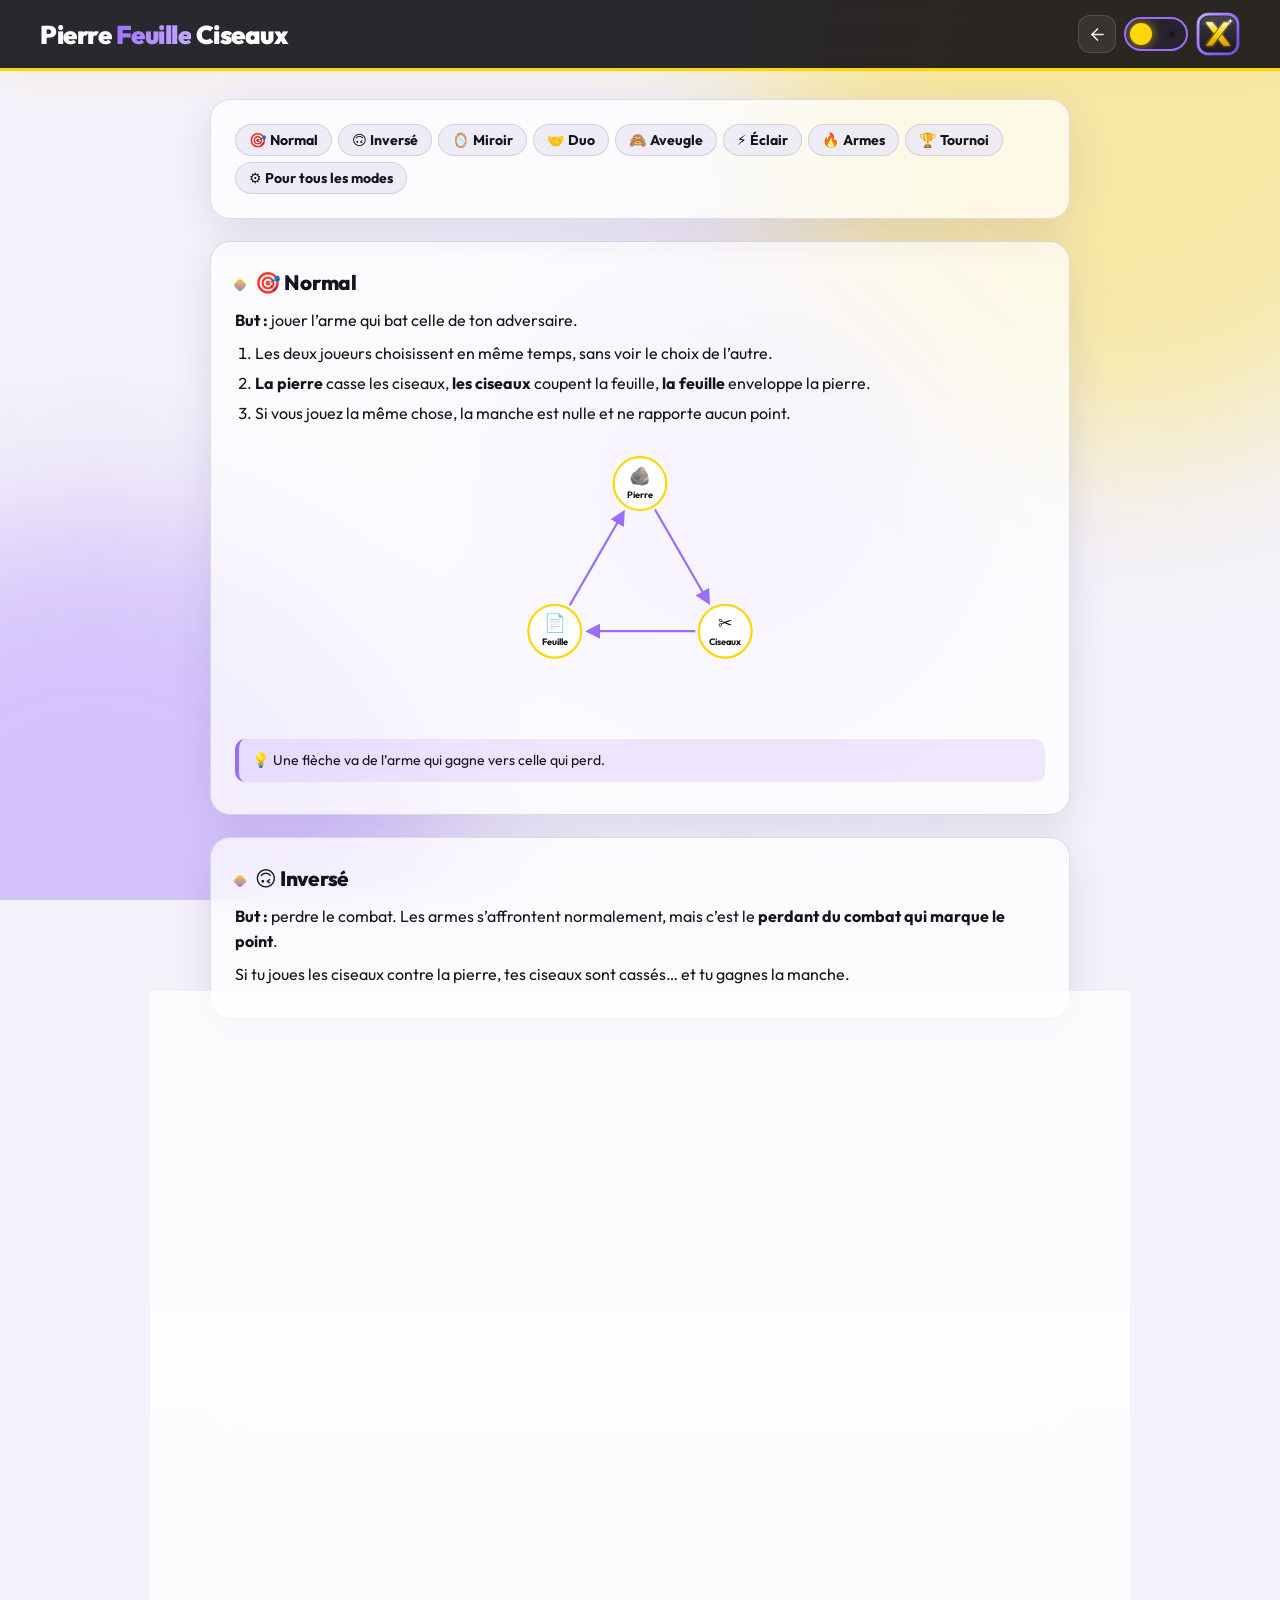
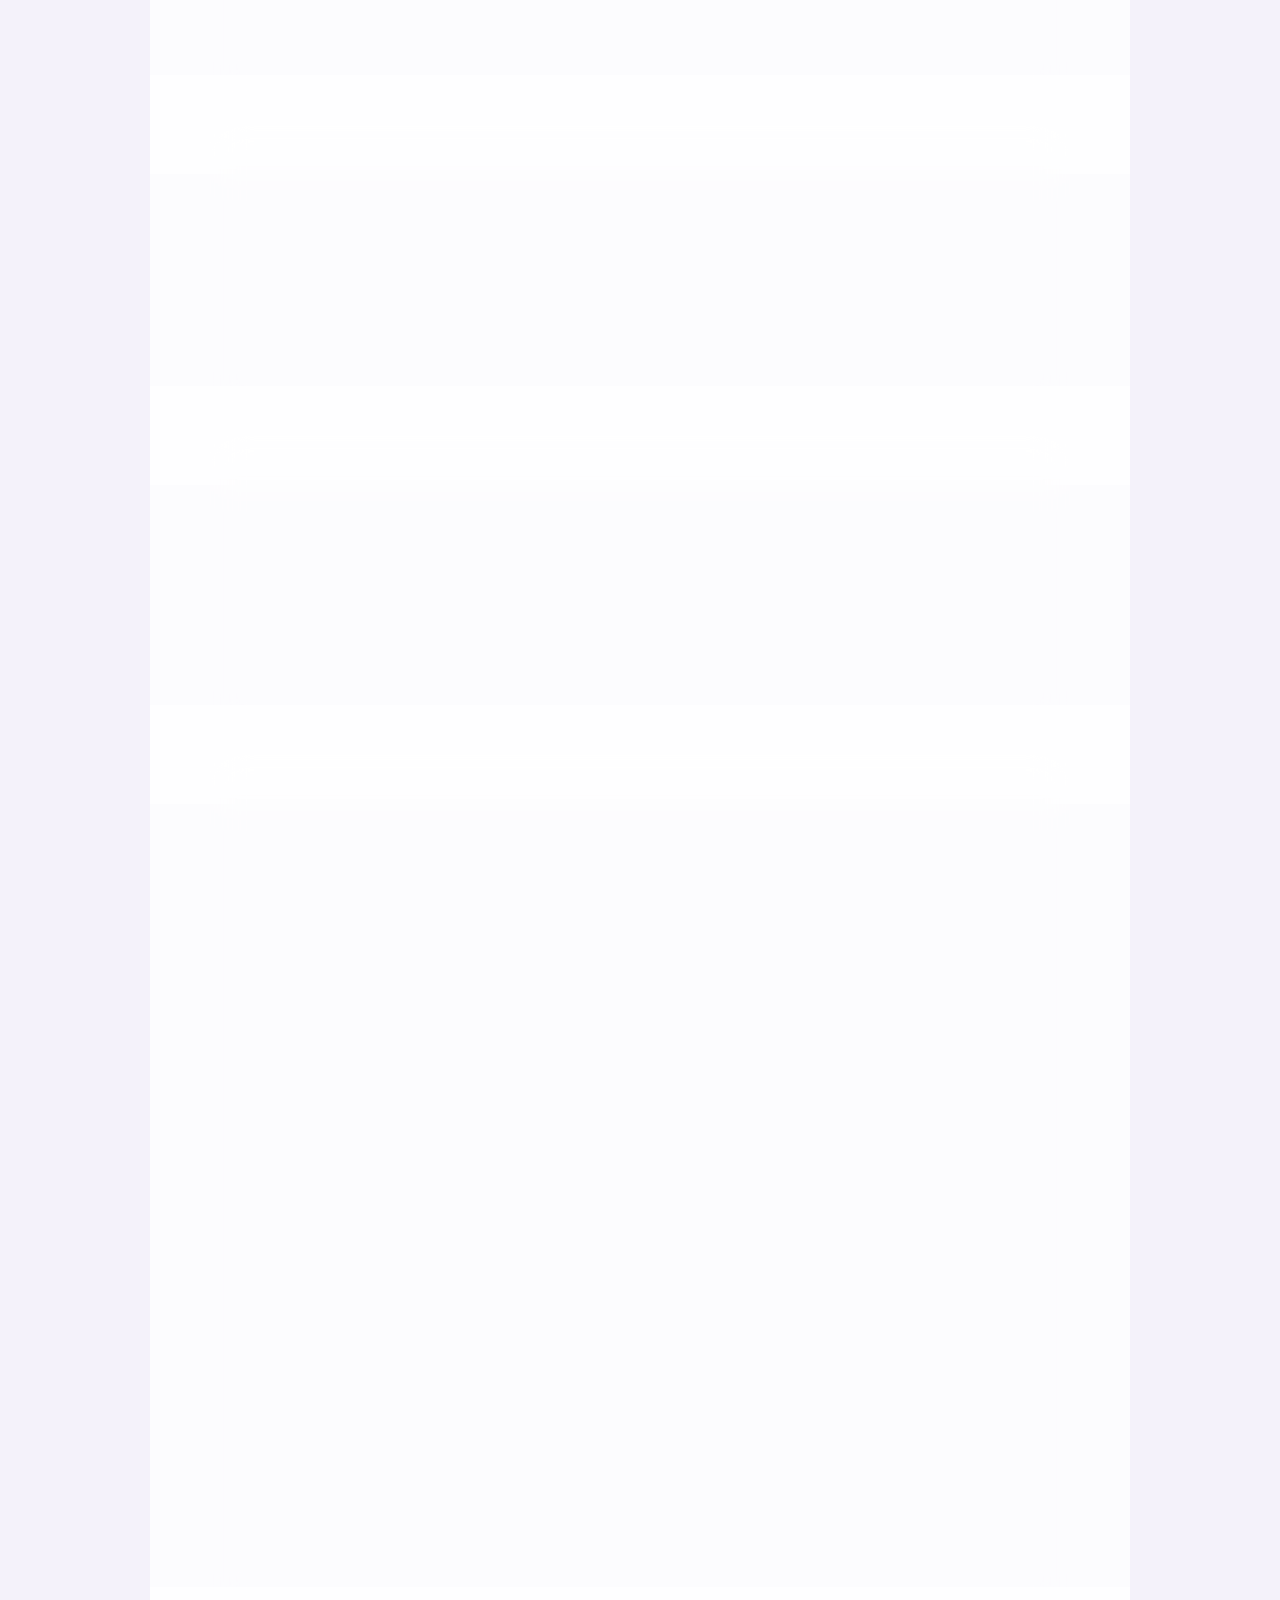
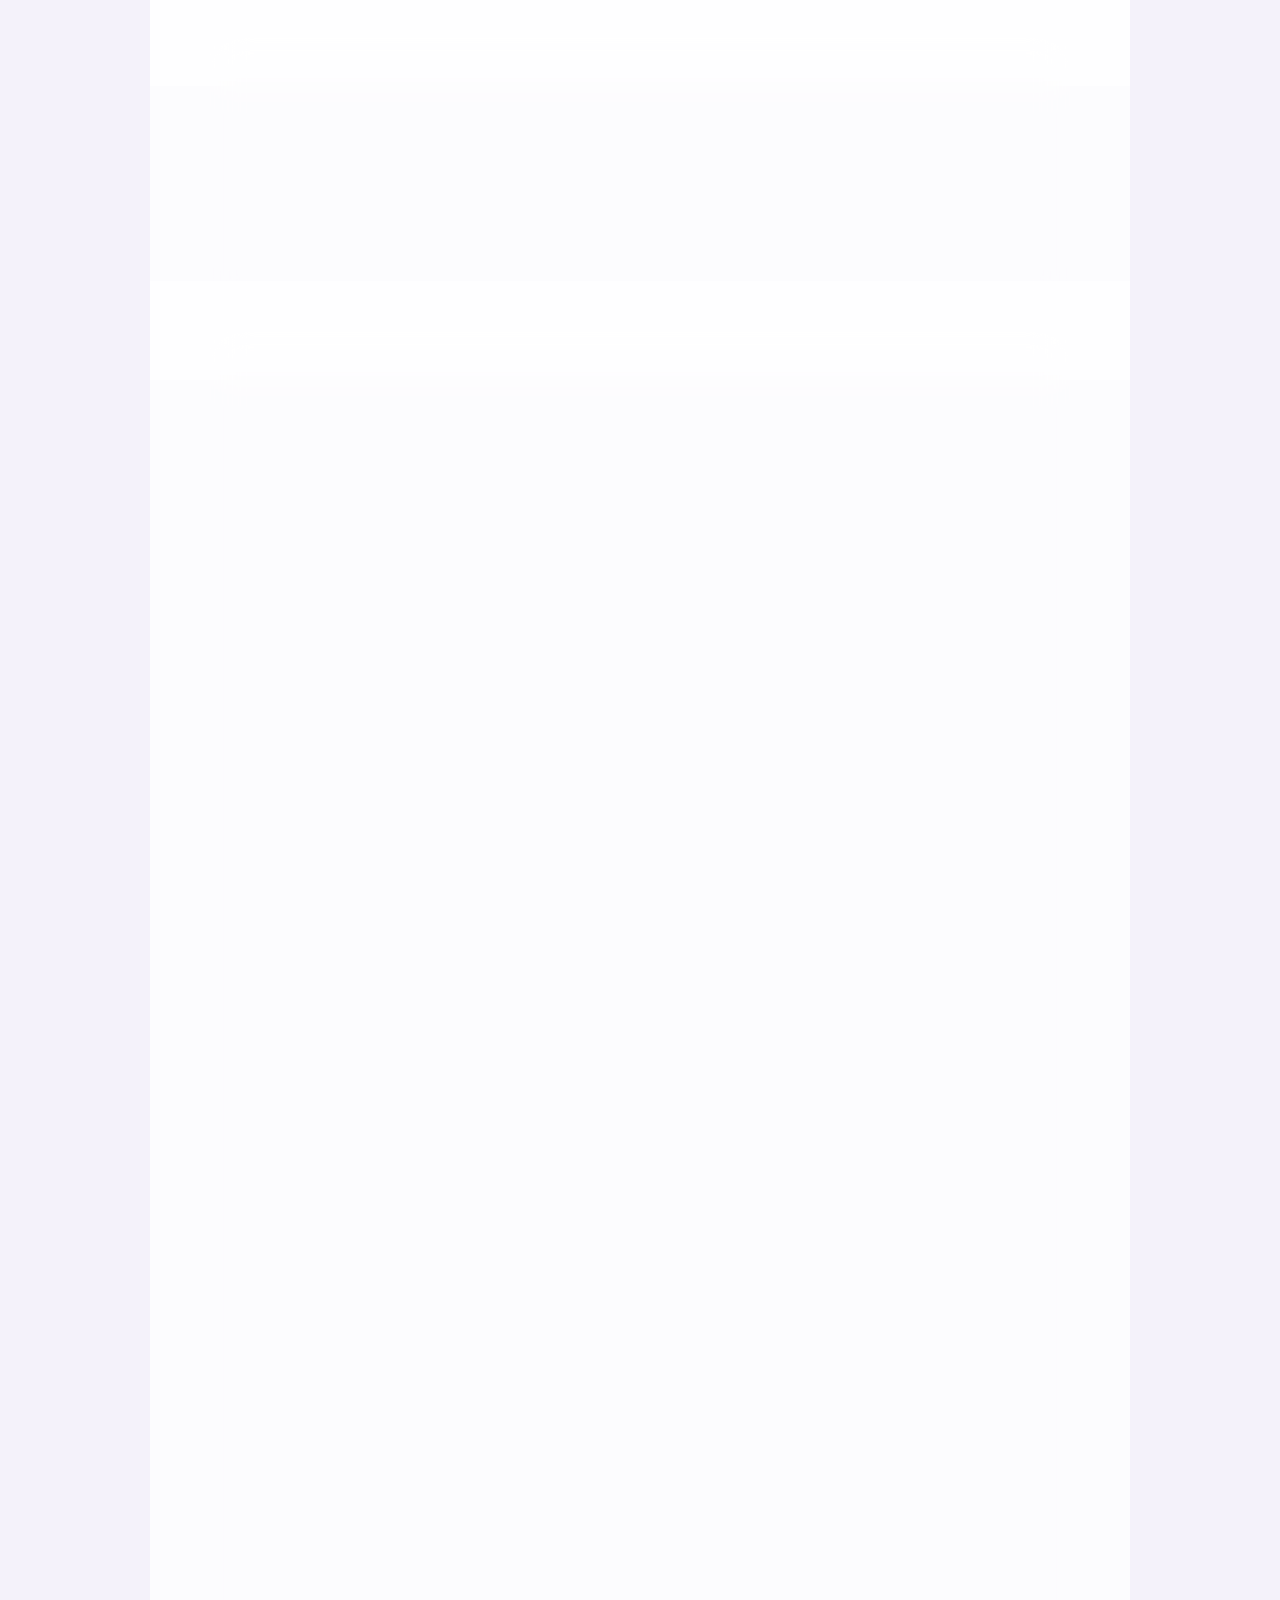
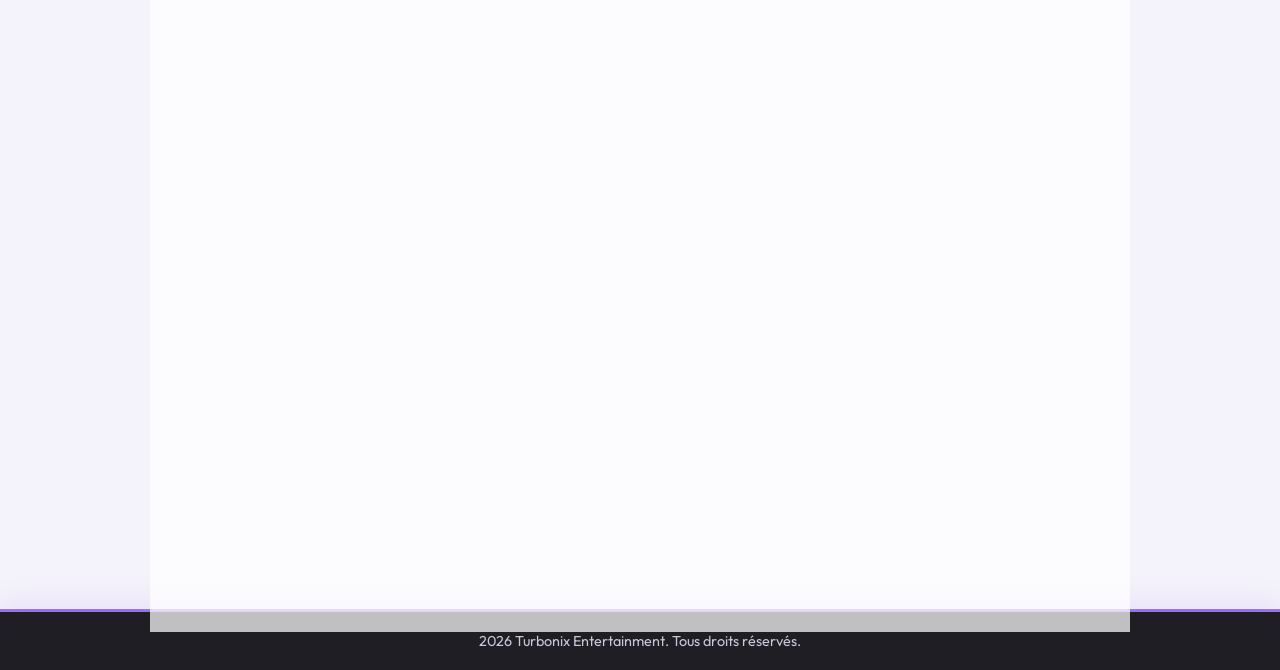
==== commit ba643115: "Mains refaites, combats sans objet, attaques animées, mode Duo et Éclair réglable - La gomme du pad " ====
--- a/regles.html
+++ b/regles.html
@@ -72,6 +72,7 @@
         <a class="chip" href="#normal">🎯 Normal</a>
         <a class="chip" href="#inverse">🙃 Inversé</a>
         <a class="chip" href="#miroir">🪞 Miroir</a>
+        <a class="chip" href="#duo">🤝 Duo</a>
         <a class="chip" href="#aveugle">🙈 Aveugle</a>
         <a class="chip" href="#eclair">⚡ Éclair</a>
         <a class="chip" href="#armes">🔥 Armes</a>
@@ -110,6 +111,18 @@
       <p class="info">💡 Tu ne marques que quand tu es chasseur. Quand tu es fugitif, ton seul but est d’empêcher l’autre de marquer.</p>
     </section>
 
+    <section class="card rules-card" id="duo">
+      <h2>🤝 Duo</h2>
+      <p><strong>But :</strong> faire le même signe, pour gagner tous les deux. Vous jouez dans la même équipe, contre l’ordi ou à deux.</p>
+      <ol>
+        <li>Si vous jouez la même arme, l’équipe marque un point.</li>
+        <li>Si vos armes sont différentes, c’est un raté.</li>
+        <li><strong>Meilleur des 3, 5 ou 10 :</strong> vous gagnez ensemble si les réussites arrivent au but avant les ratés. Sinon, vous perdez ensemble.</li>
+        <li><strong>Premier à X :</strong> vous continuez jusqu’à X réussites, et les ratés sont seulement comptés.</li>
+      </ol>
+      <p class="info">💡 Contre l’ordi, il essaie vraiment de jouer comme toi. Plus son niveau est haut et plus tu es régulier, plus vous vous comprenez. Ce mode ne se joue pas en tournoi.</p>
+    </section>
+
     <section class="card rules-card" id="aveugle">
       <h2>🙈 Aveugle</h2>
       <p><strong>But :</strong> gagner en décidant si tu crois l’ordi. Ce mode se joue uniquement contre l’ordi.</p>
@@ -123,11 +136,12 @@
 
     <section class="card rules-card" id="eclair">
       <h2>⚡ Éclair</h2>
-      <p><strong>But :</strong> les règles normales, avec <strong>2 secondes</strong> pour choisir.</p>
-      <ol>
-        <li>Clique sur <em>Manche suivante</em> ou appuie sur <kbd>Espace</kbd> : le chrono démarre aussitôt.</li>
+      <p><strong>But :</strong> les règles normales, avec <strong>2, 5 ou 10 secondes</strong> pour choisir (2 par défaut, à régler dans les réglages).</p>
+      <ol>
+        <li>Clique sur <em>C’est parti</em> ou appuie sur <kbd>Espace</kbd> : le chrono démarre aussitôt.</li>
+        <li>Contre un bot, les manches s’enchaînent ensuite toutes seules. Le bouton <em>Pause</em> arrête l’enchaînement entre deux manches.</li>
         <li>Si tu n’as pas joué à temps, tu perds la manche.</li>
-        <li>À deux, chacun a ses 2 secondes. Si aucun des deux ne joue à temps, la manche est nulle.</li>
+        <li>À deux, chacun a son temps, et on clique avant chaque tour. Si aucun des deux ne joue à temps, la manche est nulle.</li>
       </ol>
     </section>
 
@@ -148,6 +162,8 @@
       <h3>Créer une arme</h3>
       <ol>
         <li>Clique sur <em>Créer une arme</em>, donne-lui un nom et importe une image.</li>
+        <li>Choisis son attaque, avec son animation : <strong>fonce</strong>, <strong>éjecte</strong>, <strong>explose</strong>, <strong>écrase</strong>, <strong>tranche</strong>, <strong>aspire</strong> ou <strong>foudroie</strong>.</li>
+        <li>Choisis le signe de sa main, tout prêt ou doigt par doigt.</li>
         <li>Pour chaque autre arme, indique si la tienne gagne, perd, ou si rien ne se passe.</li>
         <li>Le tableau <em>Qui bat qui ?</em> te laisse tout changer d’un clic, sauf pierre, feuille et ciseaux entre eux.</li>
       </ol>
@@ -171,6 +187,12 @@
       <ul>
         <li><strong>Meilleur des 3, 5 ou 10 :</strong> il faut 2, 3 ou 6 points pour gagner. Les manches nulles ne comptent pas. À 5-5, le point suivant décide.</li>
         <li><strong>Premier à X :</strong> tu choisis le nombre de points, de 1 à 999.</li>
+      </ul>
+
+      <h3>La main en 3D</h3>
+      <ul>
+        <li><strong>Fait le signe :</strong> pas d’objet. Les mains font le signe et se battent entre elles.</li>
+        <li><strong>Sort l’objet :</strong> la main tient le vrai objet et le lance, puis les objets s’affrontent.</li>
       </ul>
 
       <h3>Jouer à deux</h3>
--- a/style.css
+++ b/style.css
@@ -395,6 +395,17 @@
 :root[data-theme="dark"] .m-cell.win { color: #2ee6a6; }
 :root[data-theme="dark"] .m-cell.lose { color: #ff6b9a; }
 .m-cell.locked { cursor: default; }
+
+/* Le signe de la main d'une arme créée */
+.field-title { font-weight: 600; font-size: 0.9rem; }
+.weapon-fields .small { margin: 2px 0 0; line-height: 1.35; }
+.hand-edit { display: flex; gap: 12px; align-items: flex-start; flex-wrap: wrap; margin-top: 8px; }
+.hand-preview { width: 112px; height: 112px; flex-shrink: 0; padding: 4px; border-radius: 16px; background: var(--stage-bg); border: 1px solid var(--border); }
+.hand-controls { flex: 1; min-width: 230px; display: flex; flex-direction: column; gap: 8px; }
+.hand-fingers { display: flex; flex-direction: column; gap: 4px; }
+.finger-row { display: flex; align-items: center; justify-content: space-between; gap: 8px; font-size: 0.85rem; font-weight: 700; }
+.finger-row .presets { gap: 4px; flex-wrap: nowrap; }
+.finger-row .chip { padding: 2px 9px; font-size: 0.78rem; }
 
 /* Fenêtre de création */
 .weapon-edit { display: flex; gap: 14px; flex-wrap: wrap; margin-top: 14px; }
